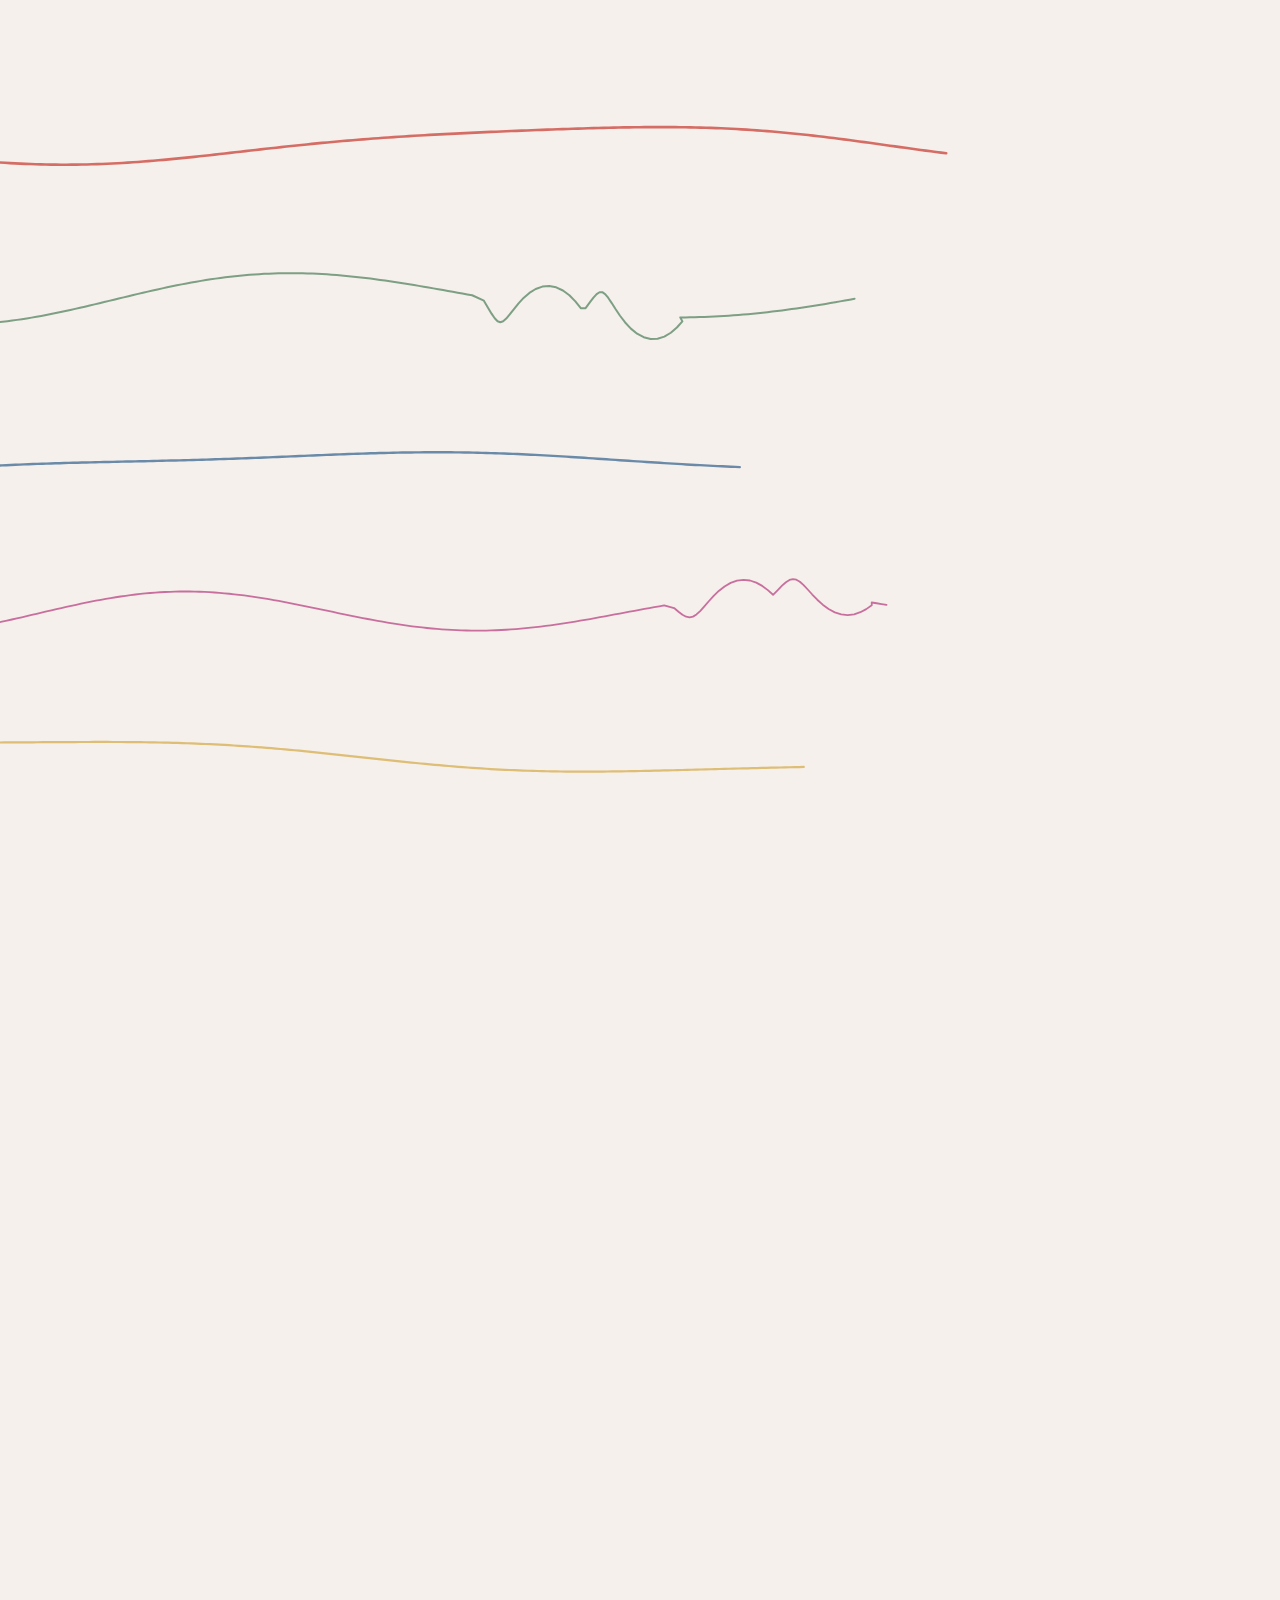
==== index.html @ c5a4cae0 "Add multi-page architecture, Formspree forms, mission section on homepage - Add kontakt.html, obchod" ====
<!DOCTYPE html>
<html lang="cs">
<head>
  <meta charset="UTF-8">
  <meta name="viewport" content="width=device-width, initial-scale=1.0">
  <title>NoNic — Alternativa, která nahrazuje návyk</title>
  <meta name="description" content="NoNic je kompaktní pero nové generace. Alternativa vapování a kouření. Bez nikotinu, bez elektroniky, bez kompromisů.">
  <link rel="preconnect" href="https://fonts.googleapis.com">
  <link rel="preconnect" href="https://fonts.gstatic.com" crossorigin>
  <link href="https://fonts.googleapis.com/css2?family=Inter:wght@300;400;500;600;700&display=swap" rel="stylesheet">
  <link rel="stylesheet" href="style.css">
  <script>
    // Instant scroll-to-top before paint — prevents flash of scrolled content on reload
    if (history.scrollRestoration) history.scrollRestoration = 'manual';
    window.scrollTo(0, 0);
  </script>
</head>
<body class="splash-active curves-waiting" data-page-title="page_title_home">

  <!-- Splash / Loading Screen -->
  <div class="splash" id="splash">
    <canvas class="splash__canvas" id="splashCanvas"></canvas>
    <div class="splash__logo">
      <img src="logo.png" alt="NoNic" class="splash__logo-img" id="splashLogo">
    </div>
  </div>

  <!-- Device Preview Bar -->
  <div class="preview-bar" id="previewBar">
    <div class="preview-bar__inner">
      <span class="preview-bar__label">Preview</span>
      <div class="preview-bar__devices">
        <button class="preview-bar__btn is-active" data-device="desktop" title="Desktop">
          <svg width="20" height="20" viewBox="0 0 24 24" fill="none" stroke="currentColor" stroke-width="1.5" stroke-linecap="round" stroke-linejoin="round">
            <rect x="2" y="3" width="20" height="14" rx="2"/><line x1="8" y1="21" x2="16" y2="21"/><line x1="12" y1="17" x2="12" y2="21"/>
          </svg>
        </button>
        <button class="preview-bar__btn" data-device="tablet" title="Tablet">
          <svg width="20" height="20" viewBox="0 0 24 24" fill="none" stroke="currentColor" stroke-width="1.5" stroke-linecap="round" stroke-linejoin="round">
            <rect x="4" y="2" width="16" height="20" rx="2"/><line x1="12" y1="18" x2="12" y2="18"/>
          </svg>
        </button>
        <button class="preview-bar__btn" data-device="mobile" title="Mobile">
          <svg width="20" height="20" viewBox="0 0 24 24" fill="none" stroke="currentColor" stroke-width="1.5" stroke-linecap="round" stroke-linejoin="round">
            <rect x="6" y="2" width="12" height="20" rx="2"/><line x1="12" y1="18" x2="12" y2="18"/>
          </svg>
        </button>
      </div>
      <div class="preview-bar__size" id="previewSize">1440px</div>
    </div>
  </div>

  <!-- Editor Toolbar (visible only in edit mode) -->
  <div class="editor-toolbar" id="editorToolbar">
    <div class="editor-toolbar__inner">
      <div class="editor-toolbar__status">
        <span class="editor-toolbar__dot"></span>
        <span>Editor mode</span>
      </div>
      <button class="editor-toolbar__btn" id="editorSave" title="Uložit změny">
        <svg width="16" height="16" viewBox="0 0 24 24" fill="none" stroke="currentColor" stroke-width="2" stroke-linecap="round" stroke-linejoin="round">
          <path d="M19 21H5a2 2 0 01-2-2V5a2 2 0 012-2h11l5 5v11a2 2 0 01-2 2z"/><polyline points="17,21 17,13 7,13 7,21"/><polyline points="7,3 7,8 15,8"/>
        </svg>
        Uložit JSON
      </button>
      <button class="editor-toolbar__btn editor-toolbar__btn--close" id="editorClose" title="Zavřít editor">✕</button>
    </div>
  </div>

  <!-- Preview Frame (wraps all site content) -->
  <div class="preview-frame" id="previewFrame">

  <!-- Global scroll-reactive curves -->
  <div class="global-curves" aria-hidden="true">
    <svg viewBox="0 0 1440 6000" preserveAspectRatio="xMidYSlice" class="global-curves__svg">
      <path class="gc gc--red gc--slow" d="M-200,100 C300,-50 600,300 900,100 S1300,300 1640,50 C1200,400 800,200 500,450 S100,300 -200,550 C300,400 700,700 1000,550 S1400,750 1640,600 C1200,850 700,700 400,950 S-100,800 -200,1050 C400,900 800,1150 1100,1000 S1500,1200 1640,1100 C1100,1350 600,1200 300,1400 S-200,1300 -200,1550 C500,1400 900,1650 1200,1500 S1640,1700 1640,1600 C1000,1850 500,1700 200,1900 S-200,1800 -200,2050 C400,1900 900,2150 1200,2000 S1640,2200 1640,2100 C1100,2350 600,2200 300,2400 S-200,2350 -200,2550 C500,2400 900,2650 1200,2500 S1640,2700 1640,2600 C1000,2850 500,2700 200,2900 S-200,2800 -200,3100 C400,2950 800,3200 1100,3050 S1500,3250 1640,3150 C1100,3400 600,3250 300,3450 S-200,3350 -200,3650 C400,3500 900,3750 1200,3600 S1640,3800 1640,3700 C1000,3950 500,3800 200,4000 S-200,3950 -200,4200 C500,4050 900,4300 1200,4150 S1640,4350 1640,4250 C1100,4500 600,4350 300,4550 S-200,4450 -200,4750 C400,4600 800,4850 1100,4700 S1500,4900 1640,4800 C1100,5050 600,4900 300,5100 S-200,5050 -200,5300 C500,5150 900,5400 1200,5250 S1640,5450 1640,5350 C1000,5600 500,5450 200,5650 S-200,5600 -200,5900" />
      <path class="gc gc--magenta gc--medium" d="M-200,200 C400,50 700,400 1000,200 S1400,400 1640,150 C1100,500 700,300 400,550 S0,400 -200,650 C400,500 800,800 1100,650 S1500,850 1640,700 C1100,950 600,800 300,1050 S-200,900 -200,1150 C500,1000 900,1250 1200,1100 S1640,1300 1640,1200 C1000,1450 500,1300 200,1500 S-200,1400 -200,1650 C400,1500 900,1750 1200,1600 S1640,1800 1640,1700 C1100,1950 600,1800 300,2000 S-200,1900 -200,2200 C500,2050 900,2300 1200,2150 S1640,2350 1640,2250 C1000,2500 500,2350 200,2550 S-200,2450 -200,2750 C400,2600 800,2850 1100,2700 S1500,2900 1640,2800 C1100,3050 600,2900 300,3100 S-200,3000 -200,3300 C500,3150 900,3400 1200,3250 S1640,3450 1640,3350 C1000,3600 500,3450 200,3650 S-200,3550 -200,3850 C400,3700 900,3950 1200,3800 S1640,4000 1640,3900 C1100,4150 600,4000 300,4200 S-200,4100 -200,4400 C500,4250 900,4500 1200,4350 S1640,4550 1640,4450 C1000,4700 500,4550 200,4750 S-200,4650 -200,4950 C400,4800 800,5050 1100,4900 S1500,5100 1640,5000 C1100,5250 600,5100 300,5300 S-200,5200 -200,5500 C500,5350 900,5600 1200,5450 S1640,5650 1640,5550" />
      <path class="gc gc--green gc--slow" d="M-200,350 C250,200 550,500 850,300 S1250,500 1640,300 C1150,650 750,450 450,700 S50,550 -200,800 C350,650 750,950 1050,800 S1450,1000 1640,850 C1050,1100 550,950 250,1200 S-200,1050 -200,1300 C450,1150 850,1400 1150,1250 S1600,1450 1640,1350 C950,1600 450,1450 150,1650 S-200,1550 -200,1800 C350,1650 850,1900 1150,1750 S1640,1950 1640,1850 C1050,2100 550,1950 250,2150 S-200,2050 -200,2350 C450,2200 850,2450 1150,2300 S1640,2500 1640,2400 C950,2650 450,2500 150,2700 S-200,2600 -200,2900 C350,2750 750,3000 1050,2850 S1450,3050 1640,2950 C1050,3200 550,3050 250,3250 S-200,3150 -200,3450 C450,3300 850,3550 1150,3400 S1640,3600 1640,3500 C950,3750 450,3600 150,3800 S-200,3700 -200,4000 C350,3850 850,4100 1150,3950 S1640,4150 1640,4050 C1050,4300 550,4150 250,4350 S-200,4250 -200,4550 C450,4400 850,4650 1150,4500 S1640,4700 1640,4600 C950,4850 450,4700 150,4900 S-200,4800 -200,5100 C350,4950 750,5200 1050,5050 S1450,5250 1640,5150 C1050,5400 550,5250 250,5450 S-200,5400 -200,5700" />
      <path class="gc gc--blue gc--medium" d="M-200,500 C350,350 650,650 950,450 S1350,650 1640,450 C1050,800 650,600 350,850 S-50,700 -200,950 C450,800 850,1100 1150,950 S1550,1150 1640,1000 C1050,1250 550,1100 250,1350 S-200,1200 -200,1450 C350,1300 850,1550 1150,1400 S1640,1600 1640,1500 C950,1750 450,1600 150,1800 S-200,1700 -200,1950 C450,1800 850,2050 1150,1900 S1640,2100 1640,2000 C1050,2250 550,2100 250,2300 S-200,2200 -200,2500 C350,2350 850,2600 1150,2450 S1640,2650 1640,2550 C950,2800 450,2650 150,2850 S-200,2750 -200,3050 C450,2900 850,3150 1150,3000 S1640,3200 1640,3100 C1050,3350 550,3200 250,3400 S-200,3300 -200,3600 C350,3450 850,3700 1150,3550 S1640,3750 1640,3650 C950,3900 450,3750 150,3950 S-200,3850 -200,4150 C450,4000 850,4250 1150,4100 S1640,4300 1640,4200 C1050,4450 550,4300 250,4500 S-200,4400 -200,4700 C350,4550 850,4800 1150,4650 S1640,4850 1640,4750 C950,5000 450,4850 150,5050 S-200,4950 -200,5250 C450,5100 850,5350 1150,5200 S1640,5400 1640,5300" />
      <path class="gc gc--yellow gc--slow" d="M-200,650 C300,500 600,800 900,600 S1300,800 1640,600 C1200,950 800,750 500,1000 S100,850 -200,1100 C300,950 700,1200 1000,1050 S1400,1250 1640,1100 C1100,1350 600,1200 300,1450 S-200,1300 -200,1550 C500,1400 900,1650 1200,1500 S1640,1700 1640,1600 C1000,1850 500,1700 200,1900 S-200,1800 -200,2100 C400,1950 900,2200 1200,2050 S1640,2250 1640,2150 C1100,2400 600,2250 300,2450 S-200,2350 -200,2650 C500,2500 900,2750 1200,2600 S1640,2800 1640,2700 C1000,2950 500,2800 200,3000 S-200,2900 -200,3200 C400,3050 800,3300 1100,3150 S1500,3350 1640,3250 C1100,3500 600,3350 300,3550 S-200,3450 -200,3750 C500,3600 900,3850 1200,3700 S1640,3900 1640,3800 C1000,4050 500,3900 200,4100 S-200,4000 -200,4300 C400,4150 900,4400 1200,4250 S1640,4450 1640,4350 C1100,4600 600,4450 300,4650 S-200,4550 -200,4850 C500,4700 900,4950 1200,4800 S1640,5000 1640,4900 C1000,5150 500,5000 200,5200 S-200,5100 -200,5400" />
      <path class="gc gc--brown gc--medium" d="M-200,800 C400,650 700,950 1000,750 S1400,950 1640,750 C1100,1100 700,900 400,1150 S0,1000 -200,1250 C400,1100 800,1350 1100,1200 S1500,1400 1640,1250 C1100,1500 600,1350 300,1600 S-200,1450 -200,1700 C500,1550 900,1800 1200,1650 S1640,1850 1640,1750 C1000,2000 500,1850 200,2050 S-200,1950 -200,2250 C400,2100 900,2350 1200,2200 S1640,2400 1640,2300 C1100,2550 600,2400 300,2600 S-200,2500 -200,2800 C500,2650 900,2900 1200,2750 S1640,2950 1640,2850 C1000,3100 500,2950 200,3150 S-200,3050 -200,3350 C400,3200 800,3450 1100,3300 S1500,3500 1640,3400 C1100,3650 600,3500 300,3700 S-200,3600 -200,3900 C500,3750 900,4000 1200,3850 S1640,4050 1640,3950 C1000,4200 500,4050 200,4250 S-200,4150 -200,4450 C400,4300 900,4550 1200,4400 S1640,4600 1640,4500 C1100,4750 600,4600 300,4800 S-200,4700 -200,5000 C500,4850 900,5100 1200,4950 S1640,5150 1640,5050" />
    </svg>
  </div>

  <!-- Navigation -->
  <nav class="nav" id="nav">
    <div class="nav__inner">
      <a href="index.html" class="nav__logo">
        <img src="logo-nonic.svg" alt="NoNic" class="nav__logo-img">
      </a>
      <div class="nav__links" id="navLinks">
        <a href="index.html" class="nav__link" data-i18n="nav_home">Domů</a>
        <a href="obchod.html" class="nav__link" data-i18n="nav_shop">Obchod</a>
        <a href="kontakt.html" class="nav__link nav__link--cta" data-i18n="nav_contact">Kontakt</a>
      </div>
      <div class="nav__controls">
        <button class="nav__ctrl-btn" id="langToggle" title="Language" aria-label="Switch language">
          <span class="nav__ctrl-label" id="langLabel">CZ</span>
        </button>
        <button class="nav__ctrl-btn" id="currencyToggle" title="Currency" aria-label="Switch currency">
          <span class="nav__ctrl-label" id="currencyLabel">CZK</span>
        </button>
        <button class="nav__ctrl-btn nav__ctrl-btn--theme" id="themeToggle" title="Light / Dark">
          <svg width="16" height="16" viewBox="0 0 24 24" fill="none" stroke="currentColor" stroke-width="1.5" stroke-linecap="round" stroke-linejoin="round" class="theme-icon--sun">
            <circle cx="12" cy="12" r="5"/><line x1="12" y1="1" x2="12" y2="3"/><line x1="12" y1="21" x2="12" y2="23"/><line x1="4.22" y1="4.22" x2="5.64" y2="5.64"/><line x1="18.36" y1="18.36" x2="19.78" y2="19.78"/><line x1="1" y1="12" x2="3" y2="12"/><line x1="21" y1="12" x2="23" y2="12"/><line x1="4.22" y1="19.78" x2="5.64" y2="18.36"/><line x1="18.36" y1="5.64" x2="19.78" y2="4.22"/>
          </svg>
          <svg width="16" height="16" viewBox="0 0 24 24" fill="none" stroke="currentColor" stroke-width="1.5" stroke-linecap="round" stroke-linejoin="round" class="theme-icon--moon" style="display:none">
            <path d="M21 12.79A9 9 0 1111.21 3 7 7 0 0021 12.79z"/>
          </svg>
        </button>
      </div>
      <button class="nav__toggle" id="navToggle" aria-label="Menu">
        <span></span>
        <span></span>
      </button>
    </div>
  </nav>

  <!-- Hero -->
  <section class="hero" id="hero">
    <div class="hero__content">
      <p class="hero__eyebrow" data-editable="hero-eyebrow" data-i18n="hero_eyebrow">Nová generace alternativy</p>
      <h1 class="hero__title" data-editable="hero-title" data-i18n-html="hero_title">Alternativa,<br>která nahrazuje návyk</h1>
      <p class="hero__subtitle" data-editable="hero-subtitle" data-i18n-html="hero_subtitle">Kompaktní pero bez nikotinu, bez elektroniky, bez kompromisů.<br>Jiná forma. Stejný pocit.</p>
      <div class="hero__actions">
        <a href="obchod.html" class="btn btn--primary" data-i18n="hero_btn_shop">Přejít do obchodu</a>
        <a href="#steps" class="btn btn--secondary" data-i18n="hero_btn_what">Jak to funguje</a>
      </div>
    </div>
    <div class="hero__scroll">
      <span data-i18n="hero_scroll">Scroll</span>
      <div class="hero__scroll-line"></div>
    </div>
  </section>

  <!-- Steps: How it works — Side-by-side layout -->
  <section class="section section--steps" id="steps">
    <div class="section__curves-bg" aria-hidden="true">
      <svg viewBox="0 0 1440 700" preserveAspectRatio="xMidYMid slice" class="section-bg-svg">
        <path class="curve curve--magenta" d="M-100,55 C350,140 750,25 1100,110 S1450,50 1540,80" />
        <path class="curve curve--yellow" d="M-100,650 C400,590 800,680 1150,610 S1460,660 1540,635" />
      </svg>
    </div>
    <div class="section__inner">
      <div class="section__label" data-i18n="steps_label">Jak to funguje</div>
      <h2 class="section__title section__title--large" data-i18n="steps_title">Čtyři kroky. Žádné komplikace.</h2>

      <div class="steps-layout">
        <div class="steps-layout__visual">
          <svg class="steps-layout__pen" viewBox="910 80 110 680" fill="none" aria-label="NoNic pen">
            <path class="pen-body" d="M984.35,745.38h-39.02c-13.6,0-24.66-11.06-24.66-24.65v-136.53h88.33v136.53c0,13.59-11.06,24.65-24.65,24.65ZM924.67,588.2v132.53c0,11.39,9.27,20.66,20.66,20.66h39.02c11.39,0,20.66-9.27,20.66-20.66v-132.53h-80.34Z"/>
            <rect class="pen-detail" x="968.98" y="492.88" width="24.17" height="69.37" rx="1.58" ry="1.58" transform="translate(-132.35 561.21) rotate(-30)"/>
            <path class="pen-body" d="M990.26,563.34c-.72,0-1.45-.09-2.16-.29-2.14-.57-3.94-1.95-5.05-3.87l-28.37-49.14c-2.29-3.97-.92-9.06,3.04-11.35l9.99-5.77c1.92-1.11,4.16-1.41,6.31-.83,2.14.57,3.94,1.95,5.05,3.87l28.37,49.14c2.29,3.97.93,9.06-3.04,11.35l-9.99,5.77c-1.28.74-2.7,1.12-4.14,1.12ZM971.86,495.8c-.75,0-1.49.2-2.15.58l-9.99,5.77c-2.06,1.19-2.77,3.84-1.58,5.9l28.37,49.14c.58,1,1.51,1.71,2.62,2.01,1.11.3,2.28.14,3.28-.43l9.99-5.77c2.06-1.19,2.77-3.84,1.58-5.9l-28.37-49.14c-.58-1-1.51-1.71-2.62-2.01-.37-.1-.75-.15-1.12-.15Z"/>
            <path class="pen-body" d="M989.85,482.95h-50.03v-97.68h50.03v97.68ZM943.82,478.95h42.04v-89.68h-42.04v89.68Z"/>
            <rect class="pen-body" x="933.71" y="404.05" width="62.24" height="4"/>
            <rect class="pen-body" x="933.71" y="422.76" width="62.24" height="4"/>
            <rect class="pen-body" x="933.71" y="441.47" width="62.24" height="4"/>
            <rect class="pen-body" x="933.71" y="460.18" width="62.24" height="4"/>
            <rect class="pen-fill" x="922.67" y="201.56" width="84.33" height="185.72"/>
            <path class="pen-body" d="M1008.99,389.29h-88.32v-189.72h88.32v189.72ZM924.67,385.29h80.33v-181.73h-80.33v181.73Z"/>
            <path class="pen-body" d="M924.67,201.56h-4c0-28.03,8.89-35.01,16.73-41.17,6.09-4.78,10.89-8.56,10.89-22.02v-41.86h16.54v4h-12.55v37.87c0,15.41-6.31,20.37-12.42,25.17-7.47,5.87-15.2,11.94-15.2,38.03Z"/>
            <path class="pen-body" d="M1009.12,201.56h-4c0-26.09-7.75-32.16-15.24-38.03-6.13-4.8-12.46-9.76-12.46-25.17v-37.86h-12.58v-4h16.58v41.86c0,13.47,4.82,17.24,10.93,22.02,7.86,6.16,16.77,13.14,16.77,41.17Z"/>
          </svg>
        </div>
        <div class="steps-layout__list">
          <div class="step-item" data-step="1">
            <span class="step-item__num">01</span>
            <div class="step-item__content">
              <h3 class="step-item__title" data-i18n="step_1_title">Odšroubujte</h3>
              <p class="step-item__text" data-i18n="step_1_text">Spodní část jednoduše odšroubujete.</p>
            </div>
          </div>
          <div class="step-item" data-step="2">
            <span class="step-item__num">02</span>
            <div class="step-item__content">
              <h3 class="step-item__title" data-i18n="step_2_title">Vložte jádro</h3>
              <p class="step-item__text" data-i18n="step_2_text">Do pera zasunete aroma náplň ve zvolené variantě.</p>
            </div>
          </div>
          <div class="step-item" data-step="3">
            <span class="step-item__num">03</span>
            <div class="step-item__content">
              <h3 class="step-item__title" data-i18n="step_3_title">Uzavřete</h3>
              <p class="step-item__text" data-i18n="step_3_text">Obě části znovu spojíte a pero je připravené.</p>
            </div>
          </div>
          <div class="step-item" data-step="4">
            <span class="step-item__num">04</span>
            <div class="step-item__content">
              <h3 class="step-item__title" data-i18n="step_4_title">Nadechněte se</h3>
              <p class="step-item__text" data-i18n="step_4_text">Pak už jen inhalujete aroma podle potřeby.</p>
            </div>
          </div>
        </div>
      </div>
    </div>
  </section>

  <!-- Product — detailed -->
  <section class="section section--product" id="product">
    <div class="section__curves-bg" aria-hidden="true">
      <svg viewBox="0 0 1440 900" preserveAspectRatio="xMidYMid slice" class="section-bg-svg">
        <path class="curve curve--yellow" d="M-100,60 C300,180 700,20 1100,120 S1500,50 1540,100" />
        <path class="curve curve--green" d="M-100,820 C400,750 800,880 1200,790 S1500,860 1540,830" />
      </svg>
    </div>
    <div class="section__inner">
      <div class="section__label" data-i18n="product_label">Produkt</div>

      <div class="product__hero">
        <h2 class="section__title section__title--large" data-editable="product-title" data-i18n-html="product_title">Jeden objekt.<br>Nová kategorie.</h2>
        <p class="product__lead" data-editable="product-lead" data-i18n="product_lead">
          Kompaktní pero bez nikotinu, bez elektroniky, bez nabíjení. Fyzický produkt, který zachovává formu návyku — a mění jeho obsah.
        </p>
      </div>

      <div class="product__pillars">
        <div class="product__pillar">
          <div class="product__pillar-icon">
            <img src="nonic_icon_forma.png" alt="" class="product__pillar-icon-img">
          </div>
          <h3 class="product__pillar-title" data-editable="pillar-1-title" data-i18n="pillar_1_title">Forma, která sedne do ruky</h3>
          <p class="product__pillar-text" data-editable="pillar-1-text" data-i18n="pillar_1_text">
            Pero navržené tak, aby přirozeně nahradilo potřebu držet něco v ruce. Leží v dlani, funguje intuitivně.
          </p>
        </div>
        <div class="product__pillar">
          <div class="product__pillar-icon">
            <img src="nonic_icon_aroma.png" alt="" class="product__pillar-icon-img">
          </div>
          <h3 class="product__pillar-title" data-editable="pillar-2-title" data-i18n="pillar_2_title">Aromatická kompozice</h3>
          <p class="product__pillar-text" data-editable="pillar-2-text" data-i18n="pillar_2_text">
            Vybraná aromatická směs bez umělých příchutí. Senzorický rozměr, který odlišuje NoNic od obyčejného předmětu.
          </p>
        </div>
        <div class="product__pillar">
          <div class="product__pillar-icon">
            <img src="nonic_icon_diskretni.png" alt="" class="product__pillar-icon-img">
          </div>
          <h3 class="product__pillar-title" data-editable="pillar-3-title" data-i18n="pillar_3_title">Diskrétní a bez omezení</h3>
          <p class="product__pillar-text" data-editable="pillar-3-text" data-i18n="pillar_3_text">
            Žádná pára, žádné nabíjení. Vypadá jako designový objekt. Používejte ho kdekoliv, bez vysvětlování.
          </p>
        </div>
      </div>

      <div class="product__details">
        <div class="product__detail">
          <span class="product__detail-label" data-i18n="detail_form_label">Forma</span>
          <span class="product__detail-value" data-i18n="detail_form_value">Kompaktní pero, intuitivní držení</span>
        </div>
        <div class="product__detail">
          <span class="product__detail-label" data-i18n="detail_aroma_label">Aroma</span>
          <span class="product__detail-value" data-i18n="detail_aroma_value">Přírodní aromatická směs</span>
        </div>
        <div class="product__detail">
          <span class="product__detail-label" data-i18n="detail_comp_label">Složení</span>
          <span class="product__detail-value" data-i18n="detail_comp_value">0 % nikotinu, 0 % elektroniky</span>
        </div>
        <div class="product__detail">
          <span class="product__detail-label" data-i18n="detail_use_label">Použití</span>
          <span class="product__detail-value" data-i18n="detail_use_value">Bez omezení, bez nabíjení, bez údržby</span>
        </div>
      </div>
    </div>
  </section>

  <!-- Story -->
  <section class="section section--story" id="story">
    <div class="section__curves-bg" aria-hidden="true">
      <svg viewBox="0 0 1440 700" preserveAspectRatio="xMidYMid slice" class="section-bg-svg">
        <path class="curve curve--red" d="M-100,80 C300,180 700,30 1100,130 S1400,60 1540,90" />
        <path class="curve curve--green" d="M-100,630 C350,570 700,670 1050,600 S1400,660 1540,620" />
      </svg>
    </div>
    <div class="section__inner">
      <div class="section__label" data-i18n="story_label">Příběh</div>
      <div class="story__grid">
        <div class="story__text">
          <h2 class="section__title" data-editable="story-title" data-i18n-html="story_title">Návyk má svou formu.<br>My jsme jí dali novou.</h2>
          <p class="section__body" data-editable="story-body-1" data-i18n="story_body_1">
            Potřeba mít něco v ruce se opakuje u většiny lidí — gesto, pohyb, každodenní forma. NoNic je odpověď na tuto potřebu. Bez nikotinu, bez elektroniky.
          </p>
          <p class="section__body" data-editable="story-body-2" data-i18n="story_body_2">
            Promyšlený produkt, který dává návyku novou podobu. Jednoduchou, čistou a bez kompromisů.
          </p>
          <p class="section__body" data-editable="story-body-3" data-i18n="story_body_3">
            Z reálné potřeby vznikla značka s vlastním designovým jazykem a jasným směrem.
          </p>
        </div>
        <div class="story__visual">
          <div class="story__product-scene">
            <div class="story__product-wrap" id="storyProduct">
              <img src="product.png" alt="NoNic pen" class="story__product-img">
            </div>
            <div class="story__product-shadow"></div>
          </div>
        </div>
      </div>
    </div>
  </section>

  <!-- Mission / Proč existujeme — moved under Story -->
  <section class="section section--mission" id="mission">
    <div class="section__curves-bg" aria-hidden="true">
      <svg viewBox="0 0 1440 700" preserveAspectRatio="xMidYMid slice" class="section-bg-svg">
        <path class="curve curve--red" d="M-100,70 C400,160 800,40 1200,120 S1480,60 1540,90" />
        <path class="curve curve--green" d="M-100,640 C350,580 750,680 1100,610 S1450,660 1540,630" />
      </svg>
    </div>
    <div class="section__inner">
      <div class="section__label" data-i18n="mission_label">Proč existujeme</div>
      <div class="mission__layout">
        <div class="mission__text">
          <h2 class="section__title" data-editable="mission-title" data-i18n-html="mission_title">Trh plný náhražek.<br>Žádná skutečná alternativa.</h2>
          <p class="section__body" data-editable="mission-body-1" data-i18n="mission_body_1">
            Segment alternativ roste, ale nabídka se točí v kruhu — jiná forma stejné závislosti. Chyběl produkt, který přistupuje k návyku z druhé strany. Ne chemicky. Formou.
          </p>
          <p class="section__body" data-editable="mission-body-2" data-i18n="mission_body_2">
            Většina lidí nehledá další nikotinový produkt. Hledá způsob, jak si zachovat gesto a každodenní formu — bez toho, co k ní dosud patřilo.
          </p>
          <p class="section__body" data-editable="mission-body-3" data-i18n="mission_body_3">
            Nejsme proti ničemu. Jsme pro jinou možnost. Promyšlenou, současnou a bez zbytečných příslibů.
          </p>
        </div>
        <div class="mission__visual">
          <div class="mission__card">
            <blockquote class="mission__quote" data-editable="mission-quote" data-i18n="mission_quote">
              Nechtěli jsme vytvořit další náhražku. Chtěli jsme vytvořit jinou kategorii.
            </blockquote>
            <div class="mission__authors">
              <span class="mission__author">Matyáš</span>
              <span class="mission__amp">&amp;</span>
              <span class="mission__author">Viktor</span>
            </div>
            <p class="mission__role" data-i18n="mission_role">Zakladatelé NoNic</p>
          </div>
        </div>
      </div>
    </div>
  </section>

  <!-- Footer -->
  <footer class="footer">
    <div class="footer__inner">
      <div class="footer__curves">
        <svg viewBox="0 0 1440 80" preserveAspectRatio="none" class="footer__svg">
          <path class="curve curve--red" d="M0,40 C480,10 960,70 1440,40" />
          <path class="curve curve--green" d="M0,50 C480,20 960,80 1440,50" />
          <path class="curve curve--blue" d="M0,60 C480,30 960,90 1440,60" />
        </svg>
      </div>
      <div class="footer__content">
        <div class="footer__brand">
          <img src="logo-white.png" alt="NoNic" class="footer__logo-img">
          <p class="footer__tagline" data-i18n="footer_tagline">Alternativa, která nahrazuje návyk</p>
        </div>
        <div class="footer__nav">
          <a href="kontakt.html" data-i18n="footer_contact">Kontakt</a>
          <a href="obchodni-podminky.html" data-i18n="footer_terms">Obchodní podmínky</a>
          <a href="https://instagram.com/nonic.life" target="_blank" rel="noopener" data-i18n="footer_instagram">Instagram</a>
        </div>
        <div class="footer__bottom">
          <p data-i18n="footer_copy">&copy; 2025 NoNic. Všechna práva vyhrazena.</p>
        </div>
      </div>
    </div>
  </footer>

  </div><!-- /.preview-frame -->
  <script src="script.js"></script>
</body>
</html>
---- style.css ----
/* =========================================
   NoNic — Brand Website
   Design System & Styles v2
   ========================================= */

/* --- Custom Properties — Light (default) --- */
:root {
  --c-bg: #F5F0EB;
  --c-bg-warm: #EDE7DF;
  --c-white: #FFFFFF;
  --c-black: #1A1A1A;
  --c-gray-900: #2A2A2A;
  --c-gray-700: #4A4A4A;
  --c-gray-500: #7A7A7A;
  --c-gray-300: #B0B0B0;
  --c-gray-100: #E8E0D6;
  --c-red: #C8352B;
  --c-magenta: #B5387E;
  --c-green: #4A7C59;
  --c-blue: #2E5E8C;
  --c-yellow: #D4A843;
  --c-brown: #5C3D2E;
  --c-section-bg-light: rgba(255,255,255,0.85);
  --c-section-bg-warm: rgba(245,240,235,0.85);
  --c-card-bg: rgba(255,255,255,0.7);
  --c-nav-scrolled: rgba(245, 240, 235, 0.92);
  --c-input-bg: #FFFFFF;
  --c-input-border: #E8E0D6;
  --c-footer-bg: #1A1A1A;
  --c-footer-text: #FFFFFF;
  --f-sans: 'Inter', -apple-system, BlinkMacSystemFont, 'Segoe UI', sans-serif;
  --s-xs: 0.5rem;
  --s-sm: 1rem;
  --s-md: 1.5rem;
  --s-lg: 2.5rem;
  --s-xl: 4rem;
  --s-2xl: 6rem;
  --s-3xl: 8rem;
  --max-w: 1200px;
  --max-w-wide: 1400px;
  --nav-h: 72px;
  --ease: cubic-bezier(0.25, 0.1, 0.25, 1);
  --ease-out: cubic-bezier(0, 0, 0.25, 1);
  --dur: 0.4s;
  --dur-slow: 0.8s;
}

/* --- Custom Properties — Dark Mode --- */
body.dark {
  --c-bg: #121212;
  --c-bg-warm: #1A1A1A;
  --c-white: #1E1E1E;
  --c-black: #F0EDE8;
  --c-gray-900: #E0DBD4;
  --c-gray-700: #C0B8AE;
  --c-gray-500: #8A8078;
  --c-gray-300: #4A4440;
  --c-gray-100: #2A2622;
  --c-section-bg-light: rgba(30,30,30,0.9);
  --c-section-bg-warm: rgba(26,26,26,0.9);
  --c-card-bg: rgba(40,40,40,0.8);
  --c-nav-scrolled: rgba(18, 18, 18, 0.95);
  --c-input-bg: #1E1E1E;
  --c-input-border: #333;
  --c-footer-bg: #0A0A0A;
  --c-footer-text: #F0EDE8;
}

/* --- Reset --- */
*, *::before, *::after { margin: 0; padding: 0; box-sizing: border-box; }

html {
  scroll-behavior: smooth;
  -webkit-font-smoothing: antialiased;
  -moz-osx-font-smoothing: grayscale;
  font-size: 16px;
}

body {
  font-family: var(--f-sans);
  background-color: var(--c-bg);
  color: var(--c-black);
  line-height: 1.6;
  overflow-x: hidden;
  position: relative;
}

img { max-width: 100%; display: block; }
a { color: inherit; text-decoration: none; }
button { border: none; background: none; cursor: pointer; font-family: inherit; }

/* --- Reveal Animation --- */
.reveal {
  opacity: 0;
  transform: translateY(32px);
  transition: opacity var(--dur-slow) var(--ease-out), transform var(--dur-slow) var(--ease-out);
}
.reveal.is-visible { opacity: 1; transform: translateY(0); }

/* =========================================
   Curves delayed entrance — hidden during splash, animate in after
   ========================================= */
/* While splash is active, hide all background curves */
body.curves-waiting .global-curves,
body.curves-waiting .section__curves-bg {
  opacity: 0 !important;
  visibility: hidden;
}
/* Desktop: global curves fade + draw in after splash */
body.curves-entering .global-curves {
  animation: bgCurvesEnter 2s ease-out both;
}
body.curves-entering .section__curves-bg {
  animation: bgCurvesEnter 1.8s 0.4s ease-out both;
}
@keyframes bgCurvesEnter {
  0%   { opacity: 0; transform: scale(1.02); filter: blur(4px); }
  60%  { filter: blur(0); }
  100% { opacity: 1; transform: scale(1); filter: blur(0); }
}

/* =========================================
   Global Scroll-Reactive Curves
   ========================================= */
.global-curves {
  position: fixed;
  top: 0;
  left: 0;
  width: 100%;
  height: 100%;
  z-index: 0;
  pointer-events: none;
  overflow: hidden;
}

.global-curves__svg {
  position: absolute;
  top: 0;
  left: 0;
  width: 100%;
  height: auto;
  min-height: 100%;
  will-change: transform;
}

.gc {
  fill: none;
  stroke-width: 2;
  stroke-linecap: round;
  opacity: 0;
  will-change: transform, opacity, stroke-dashoffset;
  transition: opacity 1.2s var(--ease-out);
}

/* Entrance animation: curves draw in + fade in on load */
.gc.is-drawn {
  opacity: 0.22;
  animation: curveDraw 2.8s var(--ease-out) forwards;
}
.gc.is-drawn:nth-child(1) { animation-delay: 0.1s; }
.gc.is-drawn:nth-child(2) { animation-delay: 0.35s; }
.gc.is-drawn:nth-child(3) { animation-delay: 0.6s; }
.gc.is-drawn:nth-child(4) { animation-delay: 0.85s; }
.gc.is-drawn:nth-child(5) { animation-delay: 1.1s; }
.gc.is-drawn:nth-child(6) { animation-delay: 1.35s; }

@keyframes curveDraw {
  0% {
    stroke-dashoffset: var(--path-length);
    opacity: 0;
    filter: blur(2px);
  }
  15% {
    opacity: 0.1;
    filter: blur(1px);
  }
  100% {
    stroke-dashoffset: 0;
    opacity: 0.22;
    filter: blur(0);
  }
}

.gc--red { stroke: var(--c-red); }
.gc--magenta { stroke: var(--c-magenta); }
.gc--green { stroke: var(--c-green); }
.gc--blue { stroke: var(--c-blue); }
.gc--yellow { stroke: var(--c-yellow); }
.gc--brown { stroke: var(--c-brown); }

/* Section-level background curves */
.section__curves-bg {
  position: absolute;
  inset: 0;
  z-index: 0;
  pointer-events: none;
  overflow: hidden;
  opacity: 0.18;
}
.section__curves-bg--bottom {
  top: auto;
  height: 40%;
}
.section__curves-bg--founders {
  top: 0;
  bottom: 0;
  height: 100%;
}

.section-bg-svg {
  width: 100%;
  height: 100%;
}

/* Curve base (used in section SVGs) */
.curve {
  fill: none;
  stroke-width: 2.5;
  stroke-linecap: round;
}

/* Section curves draw in when section reveals */
.section__curves-bg .curve {
  stroke-dasharray: 2000;
  stroke-dashoffset: 2000;
  transition: stroke-dashoffset 2.8s var(--ease-out), opacity 2s var(--ease-out);
}
.section.is-curves-visible .section__curves-bg .curve {
  stroke-dashoffset: 0;
  opacity: 1;
}
.section.is-curves-visible .section__curves-bg .curve:nth-child(2) {
  transition-delay: 0.3s;
}
.curve--red { stroke: var(--c-red); }
.curve--magenta { stroke: var(--c-magenta); }
.curve--green { stroke: var(--c-green); }
.curve--blue { stroke: var(--c-blue); }
.curve--yellow { stroke: var(--c-yellow); }
.curve--brown { stroke: var(--c-brown); }

/* =========================================
   Navigation
   ========================================= */
.nav {
  position: fixed;
  top: 0; left: 0; right: 0;
  z-index: 100;
  height: var(--nav-h);
  transition: background var(--dur) var(--ease), box-shadow var(--dur) var(--ease);
}
.nav.is-scrolled {
  background: var(--c-nav-scrolled);
  backdrop-filter: blur(20px);
  -webkit-backdrop-filter: blur(20px);
  box-shadow: 0 1px 0 rgba(0,0,0,0.06);
}
.nav__inner {
  max-width: var(--max-w-wide);
  margin: 0 auto;
  padding: 0 var(--s-lg);
  height: 100%;
  display: flex;
  align-items: center;
  gap: var(--s-lg);
}
.nav__logo { display: flex; align-items: center; flex-shrink: 0; }
.nav__logo-img { height: 40px; width: auto; display: block; }
.nav__links { display: flex; align-items: center; gap: var(--s-lg); margin-left: auto; }
.nav__link {
  font-size: 0.8125rem; font-weight: 500; letter-spacing: 0.03em;
  color: var(--c-gray-700); transition: color var(--dur) var(--ease); position: relative;
}
.nav__link::after {
  content: ''; position: absolute; bottom: -4px; left: 0;
  width: 0; height: 1.5px; background: var(--c-black); transition: width var(--dur) var(--ease);
}
.nav__link:hover { color: var(--c-black); }
.nav__link:hover::after { width: 100%; }
.nav__link--cta {
  color: var(--c-white); background: var(--c-black);
  padding: 0.5rem 1.25rem; border-radius: 100px;
  transition: background var(--dur) var(--ease), transform 0.2s var(--ease);
}
.nav__link--cta::after { display: none; }
.nav__link--cta:hover { color: var(--c-white); background: var(--c-gray-900); transform: scale(1.03); }

/* Nav right-side controls (lang, currency, theme) */
.nav__controls {
  display: flex;
  align-items: center;
  gap: 4px;
  flex-shrink: 0;
}
.nav__ctrl-btn {
  display: flex;
  align-items: center;
  justify-content: center;
  height: 32px;
  min-width: 32px;
  padding: 0 8px;
  border-radius: 6px;
  background: transparent;
  color: var(--c-gray-500);
  cursor: pointer;
  transition: all 0.2s ease;
  font-family: var(--f-sans);
  border: 1.5px solid transparent;
}
.nav__ctrl-btn:hover {
  color: var(--c-black);
  background: var(--c-gray-100);
}
.nav__ctrl-label {
  font-size: 0.6875rem;
  font-weight: 700;
  letter-spacing: 0.05em;
}
.nav__ctrl-btn--theme {
  padding: 0 6px;
}
body.dark .nav__ctrl-btn:hover {
  background: rgba(255,255,255,0.08);
  color: var(--c-black);
}
body.dark .nav__ctrl-btn--theme .theme-icon--sun { display: none !important; }
body.dark .nav__ctrl-btn--theme .theme-icon--moon { display: block !important; }

.nav__toggle { display: none; flex-direction: column; gap: 6px; padding: 8px; z-index: 110; }
.nav__toggle span { display: block; width: 24px; height: 2px; background: var(--c-black); transition: transform var(--dur) var(--ease); }
.nav__toggle.is-active span:first-child { transform: translateY(4px) rotate(45deg); }
.nav__toggle.is-active span:last-child { transform: translateY(-4px) rotate(-45deg); }

/* =========================================
   Buttons
   ========================================= */
.btn {
  display: inline-flex; align-items: center; justify-content: center;
  font-family: var(--f-sans); font-size: 0.875rem; font-weight: 500;
  letter-spacing: 0.02em; padding: 0.875rem 2rem; border-radius: 100px;
  transition: all var(--dur) var(--ease); cursor: pointer; border: none; white-space: nowrap;
}
.btn--primary { background: var(--c-black); color: var(--c-white); }
.btn--primary:hover { background: var(--c-gray-900); transform: translateY(-1px); box-shadow: 0 4px 20px rgba(0,0,0,0.15); }
.btn--secondary { background: transparent; color: var(--c-black); border: 1.5px solid var(--c-black); }
.btn--secondary:hover { background: var(--c-black); color: var(--c-white); transform: translateY(-1px); }
.btn--full { width: 100%; }
.btn--sm { padding: 0.625rem 1.25rem; font-size: 0.8125rem; }

/* =========================================
   Hero
   ========================================= */
.hero {
  position: relative; z-index: 1;
  min-height: 100vh; display: flex; align-items: center; justify-content: center;
  overflow: hidden; padding: var(--nav-h) var(--s-lg) var(--s-xl);
}
.hero__content { position: relative; z-index: 2; text-align: center; max-width: 720px; }
.hero__eyebrow {
  font-size: 0.75rem; font-weight: 600; letter-spacing: 0.2em;
  text-transform: uppercase; color: var(--c-gray-500); margin-bottom: var(--s-md);
}
.hero__title {
  font-size: clamp(2.5rem, 6vw, 4.5rem); font-weight: 700;
  line-height: 1.08; letter-spacing: -0.03em; color: var(--c-black); margin-bottom: var(--s-md);
}
.hero__subtitle {
  font-size: clamp(1rem, 1.5vw, 1.125rem); font-weight: 400;
  line-height: 1.7; color: var(--c-gray-700); margin-bottom: var(--s-xl);
  max-width: 540px; margin-left: auto; margin-right: auto;
}
.hero__actions { display: flex; gap: var(--s-sm); justify-content: center; flex-wrap: wrap; }
.hero__scroll {
  position: absolute; bottom: var(--s-lg); left: 50%; transform: translateX(-50%);
  display: flex; flex-direction: column; align-items: center; gap: var(--s-xs); z-index: 2;
}
.hero__scroll span { font-size: 0.6875rem; font-weight: 500; letter-spacing: 0.15em; text-transform: uppercase; color: var(--c-gray-500); }
.hero__scroll-line { width: 1px; height: 48px; background: linear-gradient(to bottom, var(--c-gray-300), transparent); animation: scrollPulse 2s ease-in-out infinite; }
@keyframes scrollPulse { 0%, 100% { opacity: 1; transform: scaleY(1); } 50% { opacity: 0.4; transform: scaleY(0.6); } }

/* =========================================
   Sections — Shared
   ========================================= */
.section { padding: var(--s-3xl) var(--s-lg); position: relative; z-index: 1; }
.section__inner { max-width: var(--max-w); margin: 0 auto; position: relative; z-index: 1; }
.section__inner--wide { max-width: var(--max-w-wide); }
.section__label { font-size: 0.6875rem; font-weight: 600; letter-spacing: 0.2em; text-transform: uppercase; color: var(--c-gray-500); margin-bottom: var(--s-xl); }
.section__title { font-size: clamp(1.75rem, 3.5vw, 2.75rem); font-weight: 700; line-height: 1.15; letter-spacing: -0.02em; color: var(--c-black); margin-bottom: var(--s-md); }
.section__title--center { text-align: center; }
.section__title--large { font-size: clamp(2rem, 4vw, 3.25rem); }
.section__intro { text-align: center; font-size: 1.0625rem; color: var(--c-gray-700); max-width: 600px; margin: 0 auto var(--s-2xl); line-height: 1.7; }
.section__body { font-size: 1rem; line-height: 1.8; color: var(--c-gray-700); margin-bottom: var(--s-md); max-width: 560px; }
.section__body:last-child { margin-bottom: 0; }

/* =========================================
   Story
   ========================================= */
.section--story { background: var(--c-section-bg-light); }
.story__grid { display: grid; grid-template-columns: 1fr 1fr; gap: var(--s-3xl); align-items: center; }
.story__visual { display: flex; justify-content: center; align-items: center; }

.story__product-scene {
  position: relative;
  width: 100%;
  max-width: 400px;
  display: flex;
  flex-direction: column;
  align-items: center;
  perspective: 800px;
}

.story__product-wrap {
  position: relative;
  transform-style: preserve-3d;
  transition: transform 0.05s linear;
  will-change: transform;
}

.story__product-img {
  display: block;
  width: 100%;
  max-width: 340px;
  height: auto;
  filter: drop-shadow(0 20px 40px rgba(0,0,0,0.15));
  transition: filter var(--dur-slow) var(--ease);
}

.story__product-wrap:hover .story__product-img {
  filter: drop-shadow(0 30px 60px rgba(0,0,0,0.2));
}

.story__product-shadow {
  width: 60%;
  height: 20px;
  background: radial-gradient(ellipse, rgba(0,0,0,0.1) 0%, transparent 70%);
  margin-top: -10px;
  border-radius: 50%;
  transition: transform var(--dur) var(--ease), opacity var(--dur) var(--ease);
}

/* =========================================
   Founders
   ========================================= */
.section--founders { background: var(--c-section-bg-warm); }
.founders__grid { display: grid; grid-template-columns: 1fr 1fr; gap: var(--s-2xl); max-width: 800px; margin: 0 auto; }
.founder { text-align: center; }
.founder__portrait { margin-bottom: var(--s-md); display: flex; justify-content: center; }
.founder__photo-wrap { width: 160px; height: 160px; border-radius: 50%; position: relative; overflow: hidden; }
.founder__photo { width: 100%; height: 100%; object-fit: cover; object-position: center top; filter: grayscale(1); transition: filter var(--dur-slow) var(--ease); }
.founder:hover .founder__photo { filter: grayscale(0.3); }
/* founder__accent removed — photos kept clean */
.founder__name { font-size: 1.25rem; font-weight: 700; letter-spacing: -0.01em; margin-bottom: 0.25rem; }
.founder__role { font-size: 0.8125rem; font-weight: 500; color: var(--c-gray-500); letter-spacing: 0.05em; text-transform: uppercase; margin-bottom: var(--s-sm); }
.founder__desc { font-size: 0.9375rem; line-height: 1.7; color: var(--c-gray-700); max-width: 320px; margin: 0 auto; }

/* =========================================
   Mission
   ========================================= */
.section--mission { background: var(--c-section-bg-light); }

.mission__layout {
  display: grid;
  grid-template-columns: 1.2fr 0.8fr;
  gap: var(--s-3xl);
  align-items: center;
}

.mission__text .section__body { max-width: 100%; }

.mission__visual { display: flex; justify-content: center; align-items: center; }

.mission__card {
  background: var(--c-section-bg-warm);
  border-radius: 16px;
  padding: var(--s-xl) var(--s-lg);
  position: relative;
  overflow: hidden;
  max-width: 360px;
  width: 100%;
}

.mission__quote {
  font-size: 1.125rem;
  font-weight: 500;
  font-style: italic;
  line-height: 1.7;
  color: var(--c-black);
  margin: 0 0 var(--s-md) 0;
  padding: 0;
  quotes: none;
}

.mission__quote::before,
.mission__quote::after {
  content: none;
}

.mission__authors {
  display: flex;
  align-items: center;
  gap: 0.5rem;
  margin-bottom: 0.25rem;
}

.mission__author {
  font-size: 0.9375rem;
  font-weight: 700;
  color: var(--c-black);
}

.mission__amp {
  font-size: 0.875rem;
  font-weight: 400;
  color: var(--c-gray-500);
}

.mission__role {
  font-size: 0.75rem;
  font-weight: 500;
  letter-spacing: 0.1em;
  text-transform: uppercase;
  color: var(--c-gray-500);
}

/* =========================================
   Product — Detailed
   ========================================= */
.section--product { background: var(--c-section-bg-warm); }

.product__hero { max-width: 800px; margin-bottom: var(--s-2xl); }
.product__lead { font-size: 1.125rem; line-height: 1.8; color: var(--c-gray-700); max-width: 700px; }

.product__pillars { display: grid; grid-template-columns: repeat(3, 1fr); gap: var(--s-xl); margin-bottom: var(--s-2xl); }
.product__pillar { background: var(--c-card-bg); border: 1px solid rgba(0,0,0,0.04); border-radius: 12px; padding: var(--s-xl); transition: transform var(--dur) var(--ease), box-shadow var(--dur) var(--ease); }
.product__pillar:hover { transform: translateY(-4px); box-shadow: 0 8px 40px rgba(0,0,0,0.06); border-color: rgba(0,0,0,0.06); }
.product__pillar-icon { width: 52px; height: 52px; margin-bottom: var(--s-md); }
.product__pillar-icon-img { width: 100%; height: 100%; object-fit: contain; }
.product__pillar-title { font-size: 1.125rem; font-weight: 700; letter-spacing: -0.01em; margin-bottom: var(--s-sm); }
.product__pillar-text { font-size: 0.9375rem; line-height: 1.75; color: var(--c-gray-700); }

.product__details { display: grid; grid-template-columns: repeat(4, 1fr); gap: var(--s-md); padding-top: var(--s-lg); border-top: 1px solid var(--c-gray-100); }
.product__detail { display: flex; flex-direction: column; gap: 0.25rem; }
.product__detail-label { font-size: 0.6875rem; font-weight: 600; letter-spacing: 0.1em; text-transform: uppercase; color: var(--c-gray-500); }
.product__detail-value { font-size: 0.875rem; line-height: 1.6; color: var(--c-gray-700); }

/* =========================================
   Shop
   ========================================= */
.section--shop { background: var(--c-section-bg-light); }

.shop__grid { display: grid; grid-template-columns: repeat(4, 1fr); gap: var(--s-md); }
.shop__card {
  background: var(--c-section-bg-warm); border-radius: 12px; overflow: hidden;
  transition: transform var(--dur) var(--ease), box-shadow var(--dur) var(--ease);
}
.shop__card:hover { transform: translateY(-4px); box-shadow: 0 8px 40px rgba(0,0,0,0.08); }
/* Color accent strips on cards */
.shop__card[data-color="red"] { border-top: 3px solid var(--c-red); }
.shop__card[data-color="blue"] { border-top: 3px solid var(--c-blue); }
.shop__card[data-color="green"] { border-top: 3px solid var(--c-green); }
.shop__card[data-color="pink"] { border-top: 3px solid var(--c-magenta); }

.shop__card-visual { padding: var(--s-lg) var(--s-sm); display: flex; justify-content: center; align-items: center; min-height: 200px; }
.shop__card-svg { width: 80px; height: auto; }

/* Product images in shop cards — fixed height for consistent sizing */
.shop__card-img {
  width: auto;
  height: 160px;
  max-width: 100%;
  object-fit: contain;
  transition: transform var(--dur) var(--ease), filter var(--dur) var(--ease);
}
/* Red pen (product.png) renders smaller — scale up to match other pens */
.shop__card[data-color="red"] .shop__card-img {
  height: 180px;
}
.shop__card:hover .shop__card-img { transform: scale(1.05) rotate(-2deg); }

/* Product images use real photos — no CSS filters needed */

/* Watchdog / Notify form */
.shop__notify-form {
  display: none;
  flex-direction: column;
  gap: 0.5rem;
  margin-top: var(--s-sm);
  animation: notifySlideIn 0.3s var(--ease-out);
}
.shop__notify-form.is-open {
  display: flex;
}
@keyframes notifySlideIn {
  from { opacity: 0; transform: translateY(-8px); }
  to { opacity: 1; transform: translateY(0); }
}
.shop__notify-input {
  font-size: 0.8125rem;
  padding: 0.625rem 0.875rem;
}
.shop__notify-success {
  font-size: 0.8125rem;
  color: var(--c-green);
  font-weight: 500;
  padding: 0.5rem 0;
}

.shop__card-info { padding: 0 var(--s-md) var(--s-md); }
.shop__card-name { font-size: 1.0625rem; font-weight: 700; margin-bottom: var(--s-xs); letter-spacing: -0.01em; }
.shop__card-bottom { display: flex; align-items: center; justify-content: space-between; gap: var(--s-sm); }
.shop__card-price { font-size: 0.8125rem; font-weight: 700; letter-spacing: 0.05em; text-transform: uppercase; color: var(--c-gray-500); }

/* =========================================
   Partners
   ========================================= */
.section--partners { background: var(--c-section-bg-light); }
.partners__grid { display: grid; grid-template-columns: 1fr 1fr; gap: var(--s-3xl); align-items: start; }
.partners__points { display: flex; flex-direction: column; gap: var(--s-sm); margin-top: var(--s-lg); }
.partners__point { display: flex; align-items: center; gap: var(--s-sm); font-size: 0.9375rem; color: var(--c-gray-700); }
.partners__point-marker { width: 8px; height: 8px; border-radius: 50%; background: var(--c-black); flex-shrink: 0; }
.partners__cta-area { display: flex; flex-direction: column; gap: var(--s-md); }
.partners__card { background: var(--c-section-bg-warm); padding: var(--s-xl); border-radius: 12px; transition: transform var(--dur) var(--ease); }
.partners__card:hover { transform: translateY(-4px); }
.partners__card--alt { background: var(--c-black); color: var(--c-white); }
.partners__card h3 { font-size: 1.125rem; font-weight: 700; margin-bottom: var(--s-sm); }
.partners__card p { font-size: 0.9375rem; line-height: 1.7; color: var(--c-gray-700); margin-bottom: var(--s-md); }
.partners__card--alt p { color: var(--c-gray-300); }
.partners__card--alt .btn--secondary { border-color: var(--c-white); color: var(--c-white); }
.partners__card--alt .btn--secondary:hover { background: var(--c-white); color: var(--c-black); }

/* =========================================
   Contact
   ========================================= */
.section--contact { background: var(--c-section-bg-warm); padding-bottom: var(--s-2xl); }
.contact__grid { display: grid; grid-template-columns: 1fr 1fr; gap: var(--s-3xl); align-items: start; }
.contact__link { font-size: 1.125rem; font-weight: 500; border-bottom: 1.5px solid var(--c-black); padding-bottom: 2px; transition: opacity var(--dur) var(--ease); }
.contact__link:hover { opacity: 0.6; }
.contact__details { margin-top: var(--s-lg); }
.contact__form { display: flex; flex-direction: column; gap: var(--s-md); }
.form__group { display: flex; flex-direction: column; gap: 0.375rem; }
.form__label { font-size: 0.75rem; font-weight: 600; letter-spacing: 0.1em; text-transform: uppercase; color: var(--c-gray-500); }
.form__input {
  font-family: var(--f-sans); font-size: 0.9375rem;
  padding: 0.875rem 1rem; border: 1.5px solid var(--c-input-border);
  border-radius: 8px; background: var(--c-input-bg); color: var(--c-black);
  transition: border-color var(--dur) var(--ease), box-shadow var(--dur) var(--ease);
  outline: none; -webkit-appearance: none;
}
.form__input:focus { border-color: var(--c-black); box-shadow: 0 0 0 3px rgba(26,26,26,0.06); }
.form__select { cursor: pointer; }
.form__textarea { resize: vertical; min-height: 100px; }

/* Contact channels grid (contact page) */
.contact__channels {
  display: grid;
  grid-template-columns: 1fr 1fr;
  gap: var(--s-md) var(--s-xl);
  margin-top: var(--s-xl);
}
.contact__channel {}
.contact__channel-label {
  font-size: 0.6875rem;
  font-weight: 600;
  letter-spacing: 0.15em;
  text-transform: uppercase;
  color: var(--c-gray-500);
  margin-bottom: 0.375rem;
}
/* Contact form — side by side with info */
.contact__form-side {
  padding-top: var(--s-xl);
}

/* =========================================
   Footer
   ========================================= */
.footer { background: var(--c-footer-bg); color: var(--c-footer-text); padding: var(--s-2xl) var(--s-lg) var(--s-lg); position: relative; overflow: hidden; z-index: 1; }
.footer__inner { max-width: var(--max-w); margin: 0 auto; position: relative; }
.footer__curves { position: absolute; top: 0; left: -5%; right: -5%; height: 80px; opacity: 0.35; }
.footer__svg { width: 100%; height: 100%; }
.footer__content { position: relative; z-index: 1; }
.footer__brand { margin-bottom: var(--s-xl); }
.footer__logo-img { height: 36px; width: auto; display: block; margin-bottom: var(--s-sm); }
.footer__tagline { font-size: 0.875rem; color: var(--c-gray-500); }
.footer__nav { display: flex; gap: var(--s-lg); flex-wrap: wrap; margin-bottom: var(--s-xl); }
.footer__nav a { font-size: 0.8125rem; font-weight: 500; color: var(--c-gray-500); transition: color var(--dur) var(--ease); }
.footer__nav a:hover { color: var(--c-footer-text); }
.footer__bottom { padding-top: var(--s-lg); border-top: 1px solid rgba(255,255,255,0.08); }
.footer__bottom p { font-size: 0.75rem; color: var(--c-gray-500); }

/* =========================================
   Dark Mode Overrides
   ========================================= */
body.dark .btn--primary { background: #F0EDE8; color: #121212; }
body.dark .btn--primary:hover { background: #E0DBD4; }
body.dark .btn--secondary { border-color: #F0EDE8; color: #F0EDE8; }
body.dark .btn--secondary:hover { background: #F0EDE8; color: #121212; }
body.dark .nav__link--cta { background: #F0EDE8; color: #121212; }
body.dark .nav__link--cta:hover { background: #E0DBD4; color: #121212; }
body.dark .shop__notify-input { background: var(--c-input-bg); border-color: var(--c-input-border); color: var(--c-black); }
body.dark .partners__card--alt { background: #F0EDE8; color: #121212; }
body.dark .partners__card--alt p { color: #4A4440; }
body.dark .partners__card--alt .btn--secondary { border-color: #121212; color: #121212; }
body.dark .partners__card--alt .btn--secondary:hover { background: #121212; color: #F0EDE8; }
body.dark .footer__nav a:hover { color: #F0EDE8; }
body.dark .footer__bottom { border-top-color: rgba(255,255,255,0.06); }
body.dark .form__input:focus { box-shadow: 0 0 0 3px rgba(240,237,232,0.08); }
body.dark .hero__scroll-line { background: linear-gradient(to bottom, var(--c-gray-500), transparent); }
/* Dark mode cursor — white fill for visibility */
body.dark *, body.dark *::before, body.dark *::after {
  cursor: url("data:image/svg+xml,%3Csvg xmlns='http://www.w3.org/2000/svg' width='20' height='24' viewBox='0 0 20 24'%3E%3Cpath d='M2,1 L2,19 L7,14.5 L12,22 L15,20.5 L10,13 L17,12 Z' fill='%23F0EDE8' stroke='%231A1A1A' stroke-width='1.2' stroke-linejoin='round'/%3E%3C/svg%3E") 2 1, auto;
}
body.dark a, body.dark button, body.dark [role="button"], body.dark input[type="submit"],
body.dark select, body.dark .btn, body.dark .nav__toggle, body.dark .nav__ctrl-btn, body.dark .shop__notify-btn {
  cursor: url("data:image/svg+xml,%3Csvg xmlns='http://www.w3.org/2000/svg' width='22' height='26' viewBox='0 0 22 26'%3E%3Cpath d='M2,1 L2,21 L8,16 L13,24 L16.5,22 L11.5,14.5 L19,13 Z' fill='%23C8352B' stroke='%23F0EDE8' stroke-width='1.2' stroke-linejoin='round'/%3E%3C/svg%3E") 2 1, pointer;
}
body.dark .gc.is-drawn { opacity: 0.25; }
body.dark .nav.is-scrolled { box-shadow: 0 1px 0 rgba(255,255,255,0.04); }
body.dark .founder__photo { filter: grayscale(1) brightness(0.9); }
body.dark .founder:hover .founder__photo { filter: grayscale(0.3) brightness(0.95); }
body.dark .contact__link { border-bottom-color: var(--c-black); }
body.dark .story__product-img { filter: drop-shadow(0 20px 40px rgba(0,0,0,0.4)); }

/* Theme transition */
body {
  transition: background-color 0.4s ease, color 0.4s ease;
}
.section, .nav, .footer, .btn, .form__input, .shop__card, .product__pillar,
.partners__card, .mission__card {
  transition: background-color 0.4s ease, color 0.4s ease,
              transform var(--dur) var(--ease), box-shadow var(--dur) var(--ease);
}

/* =========================================
   Preview Bar
   ========================================= */
.preview-bar {
  position: fixed;
  top: 0;
  left: 0;
  right: 0;
  z-index: 200;
  height: 40px;
  background: #1A1A1A;
  display: none;
}
body.has-preview-bar .preview-bar { display: block; }
body.has-preview-bar { padding-top: 40px; }
body.has-preview-bar .nav { top: 40px; }
body.has-preview-bar .nav__links {
  top: 40px;
}

.preview-bar__inner {
  max-width: 100%;
  height: 100%;
  display: flex;
  align-items: center;
  padding: 0 16px;
  gap: 16px;
}

.preview-bar__label {
  font-family: var(--f-sans);
  font-size: 11px;
  font-weight: 600;
  letter-spacing: 0.08em;
  text-transform: uppercase;
  color: #666;
}

.preview-bar__devices {
  display: flex;
  gap: 2px;
  background: #2A2A2A;
  border-radius: 6px;
  padding: 2px;
}

.preview-bar__btn {
  display: flex;
  align-items: center;
  justify-content: center;
  width: 32px;
  height: 28px;
  border: none;
  background: transparent;
  color: #666;
  border-radius: 4px;
  cursor: pointer;
  transition: all 0.2s ease;
}
.preview-bar__btn:hover { color: #999; }
.preview-bar__btn.is-active {
  background: #3A3A3A;
  color: #fff;
}

.preview-bar__size {
  font-family: var(--f-sans);
  font-size: 11px;
  font-weight: 500;
  color: #555;
  font-variant-numeric: tabular-nums;
}

.preview-bar__edit-hint {
  margin-left: auto;
  font-family: var(--f-sans);
  font-size: 11px;
  color: #555;
}
.preview-bar__edit-hint code {
  background: #2A2A2A;
  padding: 2px 6px;
  border-radius: 3px;
  color: #888;
  font-size: 10px;
}

.preview-bar__separator {
  width: 1px;
  height: 20px;
  background: #333;
}

/* Device preview frame */
body.is-previewing {
  display: flex;
  flex-direction: column;
  align-items: center;
  background: #111;
  min-height: 100vh;
}
body.is-previewing .preview-bar { display: block; }

.preview-frame {
  width: 100%;
  max-width: 100%;
  margin: 0 auto;
  transition: max-width 0.4s cubic-bezier(0.25,0.1,0.25,1),
              box-shadow 0.4s ease;
  position: relative;
  overflow: visible;
}
body.is-previewing .preview-frame {
  box-shadow: 0 0 80px rgba(0,0,0,0.4);
  border-radius: 0;
}
body.is-previewing[data-device="tablet"] .preview-frame {
  max-width: 768px;
  margin-top: 0;
  border-radius: 0;
}
body.is-previewing[data-device="mobile"] .preview-frame {
  max-width: 390px;
  margin-top: 0;
  border-radius: 0;
}

/* =========================================
   Editor Mode
   ========================================= */
.editor-toolbar {
  position: fixed;
  bottom: 0;
  left: 0;
  right: 0;
  z-index: 210;
  height: 44px;
  background: #1A1A1A;
  border-top: 1px solid #333;
  display: none;
}
body.is-editor .editor-toolbar { display: block; }

.editor-toolbar__inner {
  height: 100%;
  display: flex;
  align-items: center;
  padding: 0 16px;
  gap: 12px;
}

.editor-toolbar__status {
  display: flex;
  align-items: center;
  gap: 6px;
  font-family: var(--f-sans);
  font-size: 12px;
  font-weight: 500;
  color: #aaa;
}

.editor-toolbar__dot {
  width: 6px;
  height: 6px;
  border-radius: 50%;
  background: #4A7C59;
  animation: editorPulse 2s ease-in-out infinite;
}
@keyframes editorPulse {
  0%, 100% { opacity: 1; }
  50% { opacity: 0.4; }
}

.editor-toolbar__btn {
  display: flex;
  align-items: center;
  gap: 6px;
  font-family: var(--f-sans);
  font-size: 12px;
  font-weight: 500;
  color: #ccc;
  background: #2A2A2A;
  border: 1px solid #3A3A3A;
  padding: 5px 12px;
  border-radius: 5px;
  cursor: pointer;
  transition: all 0.2s ease;
}
.editor-toolbar__btn:hover { background: #333; color: #fff; }
.editor-toolbar__btn--close {
  margin-left: auto;
  background: transparent;
  border: none;
  font-size: 16px;
  color: #666;
  padding: 5px 8px;
}
.editor-toolbar__btn--close:hover { color: #fff; }

/* Editable elements in edit mode */
body.is-editor [data-editable] {
  outline: 1px dashed transparent;
  outline-offset: 4px;
  cursor: text;
  transition: outline-color 0.2s ease, background 0.2s ease;
  border-radius: 2px;
}
body.is-editor [data-editable]:hover {
  outline-color: rgba(74,124,89,0.4);
  background: rgba(74,124,89,0.04);
}
body.is-editor [data-editable]:focus {
  outline-color: rgba(74,124,89,0.8);
  background: rgba(74,124,89,0.06);
  outline-style: solid;
}
body.is-editor [data-editable].is-changed {
  outline-color: rgba(212,168,67,0.5);
}

/* =========================================
   Custom Cursor — Modern triangle pointer
   ========================================= */
*, *::before, *::after {
  cursor: url("data:image/svg+xml,%3Csvg xmlns='http://www.w3.org/2000/svg' width='20' height='24' viewBox='0 0 20 24'%3E%3Cpath d='M2,1 L2,19 L7,14.5 L12,22 L15,20.5 L10,13 L17,12 Z' fill='%231A1A1A' stroke='%23ffffff' stroke-width='1.2' stroke-linejoin='round'/%3E%3C/svg%3E") 2 1, auto;
}
a, button, [role="button"], input[type="submit"], select, .btn, .nav__toggle, .nav__ctrl-btn, .shop__notify-btn {
  cursor: url("data:image/svg+xml,%3Csvg xmlns='http://www.w3.org/2000/svg' width='22' height='26' viewBox='0 0 22 26'%3E%3Cpath d='M2,1 L2,21 L8,16 L13,24 L16.5,22 L11.5,14.5 L19,13 Z' fill='%23C8352B' stroke='%23ffffff' stroke-width='1.2' stroke-linejoin='round'/%3E%3C/svg%3E") 2 1, pointer;
}

/* =========================================
   Splash / Loading Screen
   Canvas-based animated strings — JS handles all motion
   ========================================= */
.splash {
  position: fixed;
  top: 0;
  left: 0;
  width: 100%;
  height: 100%;
  z-index: 9999;
  background: var(--c-bg);
  display: flex;
  align-items: center;
  justify-content: center;
  overflow: hidden;
}
body.dark .splash { background: #1A1A1A; }

.splash.is-fading {
  animation: splashFadeOut 0.6s ease-in forwards;
}
@keyframes splashFadeOut {
  0% { opacity: 1; }
  100% { opacity: 0; visibility: hidden; }
}

.splash__canvas {
  position: absolute;
  top: 0;
  left: 0;
  width: 100%;
  height: 100%;
}

/* Logo — fades in gently, holds, then scales down before splash exits */
.splash__logo {
  position: relative;
  z-index: 1;
  opacity: 0;
  transform: scale(1.8);
  animation: splashLogoIn 1s 0.8s ease-out forwards,
             splashLogoOut 0.7s 3.2s ease-in forwards;
}
.splash__logo-img {
  height: 60px;
  width: auto;
}

@keyframes splashLogoIn {
  0%   { opacity: 0; transform: scale(1.8); }
  50%  { opacity: 1; transform: scale(1.3); }
  100% { opacity: 1; transform: scale(1); }
}
@keyframes splashLogoOut {
  0%   { opacity: 1; transform: scale(1); }
  100% { opacity: 0; transform: scale(0.85); }
}

/* Content reveal after splash */
body.splash-exiting .preview-frame {
  animation: contentReveal 0.6s ease-out both;
}
@keyframes contentReveal {
  0%   { opacity: 0; }
  100% { opacity: 1; }
}

/* Hide scroll during splash */
body.splash-active {
  overflow: hidden;
}
/* Hide content until splash is done */
body.splash-active .preview-frame {
  opacity: 0;
}


/* =========================================
   Responsive — Tablet (max 1024px)
   ========================================= */
@media (max-width: 1024px) {
  .story__grid { gap: var(--s-xl); }
  .mission__layout { grid-template-columns: 1fr; gap: var(--s-xl); }
  .mission__visual { justify-content: flex-start; }
  .product__pillars { grid-template-columns: 1fr 1fr; }
  .product__details { grid-template-columns: 1fr 1fr; }
  .shop__grid { grid-template-columns: 1fr 1fr; }
  .partners__grid { gap: var(--s-xl); }
  .contact__grid { gap: var(--s-xl); }
}

/* =========================================
   Responsive — Mobile (max 768px)
   COMPLETE MOBILE REDESIGN — CSS-based curves
   ========================================= */
@media (max-width: 768px) {
  :root {
    --s-3xl: 4rem;
    --s-2xl: 3rem;
    --s-xl: 2.5rem;
  }

  /* ===== MOBILE CURVES — Pure CSS approach =====
     SVG curves don't render properly on mobile.
     Replace with CSS gradient-based crisp lines + scroll animations. */

  /* Disable custom cursor on touch devices */
  *, *::before, *::after,
  a, button, [role="button"], input[type="submit"], select, .btn,
  .nav__toggle, .nav__ctrl-btn, .shop__notify-btn { cursor: auto !important; }
  a, button, [role="button"], input[type="submit"], select,
  .btn, .nav__toggle, .nav__ctrl-btn, .shop__notify-btn { cursor: pointer !important; }

  /* Hide broken SVG curves entirely */
  .global-curves { display: none !important; }
  .section__curves-bg { display: none !important; }

  /* Entrance animation for curves */
  @keyframes mobileCurveFadeIn {
    0% { opacity: 0; }
    100% { opacity: 1; }
  }
  @keyframes mobileCurveDrawIn {
    0% { opacity: 0; clip-path: inset(0 100% 0 0); }
    100% { opacity: 1; clip-path: inset(0 0% 0 0); }
  }
  @keyframes mobileCurveDrawInReverse {
    0% { opacity: 0; clip-path: inset(0 0 0 100%); }
    100% { opacity: 1; clip-path: inset(0 0 0 0%); }
  }

  /* Mobile background colored lines — hidden during splash, fade in after */
  body::before {
    content: '';
    position: fixed;
    top: -10%;
    left: 0;
    width: 100%;
    height: 120%;
    z-index: 0;
    pointer-events: none;
    will-change: transform;
    opacity: 0;
    background:
      /* Red — top-left arc */
      radial-gradient(ellipse 220% 70% at -10% 10%, transparent 49%, rgba(200,53,43,0.45) 49.3%, rgba(200,53,43,0.45) 49.7%, transparent 50%),
      /* Magenta — right side mid */
      radial-gradient(ellipse 200% 60% at 110% 32%, transparent 49%, rgba(181,56,126,0.35) 49.3%, rgba(181,56,126,0.35) 49.7%, transparent 50%),
      /* Green — center-left */
      radial-gradient(ellipse 250% 75% at -5% 52%, transparent 49%, rgba(74,124,89,0.4) 49.3%, rgba(74,124,89,0.4) 49.7%, transparent 50%),
      /* Blue — right-bottom */
      radial-gradient(ellipse 210% 65% at 105% 70%, transparent 49%, rgba(46,94,140,0.35) 49.3%, rgba(46,94,140,0.35) 49.7%, transparent 50%),
      /* Yellow — bottom-left */
      radial-gradient(ellipse 240% 68% at 0% 86%, transparent 49%, rgba(212,168,67,0.3) 49.3%, rgba(212,168,67,0.3) 49.7%, transparent 50%);
  }
  /* Only show mobile curves AFTER splash is gone */
  body.curves-entering::before {
    animation: mobileCurvesReveal 1.8s ease-out both;
  }
  /* Fallback: if no splash (already removed), show curves normally */
  body:not(.splash-active):not(.curves-waiting):not(.curves-entering)::before {
    animation: mobileCurveFadeIn 1.5s ease-out both;
  }
  @keyframes mobileCurvesReveal {
    0%   { opacity: 0; filter: blur(6px); transform: scale(1.04); }
    40%  { filter: blur(2px); }
    100% { opacity: 1; filter: blur(0); transform: scale(1); }
  }

  /* Section-specific decorative curve arcs — hidden by default, animate on scroll */
  .section::before,
  .section::after {
    content: '';
    position: absolute;
    left: -30%;
    right: -30%;
    height: 160px;
    pointer-events: none;
    z-index: 0;
    opacity: 0;
    transition: none;
  }

  .section::before { top: -40px; }
  .section::after { bottom: -40px; }

  /* When section scrolls into view, draw-in the curves */
  .section.is-curves-visible::before {
    animation: mobileCurveDrawIn 1.2s ease-out both;
  }
  .section.is-curves-visible::after {
    animation: mobileCurveDrawInReverse 1.2s 0.2s ease-out both;
  }

  /* Story curves — red + green (softened) */
  .section--story::before {
    background: radial-gradient(ellipse 140% 100% at 25% 100%, transparent 49%, rgba(200,53,43,0.25) 49.3%, rgba(200,53,43,0.25) 49.6%, transparent 50%);
  }
  .section--story::after {
    background: radial-gradient(ellipse 160% 100% at 75% 0%, transparent 49%, rgba(74,124,89,0.22) 49.3%, rgba(74,124,89,0.22) 49.6%, transparent 50%);
  }

  /* Founders — NO section curves (prevent overlap with photos) */
  .section--founders::before,
  .section--founders::after { display: none; }

  /* Mission curves — red + green (softened) */
  .section--mission::before {
    background: radial-gradient(ellipse 170% 100% at 35% 100%, transparent 49%, rgba(200,53,43,0.22) 49.3%, rgba(200,53,43,0.22) 49.6%, transparent 50%);
  }
  .section--mission::after {
    background: radial-gradient(ellipse 140% 100% at 80% 0%, transparent 49%, rgba(74,124,89,0.2) 49.3%, rgba(74,124,89,0.2) 49.6%, transparent 50%);
  }

  /* Product curves — yellow + blue (softened) */
  .section--product::before {
    background: radial-gradient(ellipse 150% 100% at 50% 100%, transparent 49%, rgba(212,168,67,0.2) 49.3%, rgba(212,168,67,0.2) 49.6%, transparent 50%);
  }
  .section--product::after {
    background: radial-gradient(ellipse 180% 100% at 15% 0%, transparent 49%, rgba(46,94,140,0.18) 49.3%, rgba(46,94,140,0.18) 49.6%, transparent 50%);
  }

  /* Shop curves — magenta + red (softened) */
  .section--shop::before {
    background: radial-gradient(ellipse 160% 100% at 60% 100%, transparent 49%, rgba(181,56,126,0.22) 49.3%, rgba(181,56,126,0.22) 49.6%, transparent 50%);
  }
  .section--shop::after {
    background: radial-gradient(ellipse 140% 100% at 30% 0%, transparent 49%, rgba(200,53,43,0.2) 49.3%, rgba(200,53,43,0.2) 49.6%, transparent 50%);
  }

  /* Partners curves — green + blue (softened) */
  .section--partners::before {
    background: radial-gradient(ellipse 150% 100% at 40% 100%, transparent 49%, rgba(74,124,89,0.22) 49.3%, rgba(74,124,89,0.22) 49.6%, transparent 50%);
  }
  .section--partners::after {
    background: radial-gradient(ellipse 170% 100% at 80% 0%, transparent 49%, rgba(46,94,140,0.2) 49.3%, rgba(46,94,140,0.2) 49.6%, transparent 50%);
  }

  /* Contact — no curves */
  .section--contact::before,
  .section--contact::after { display: none; }

  /* Hero — bold colored accent lines, hidden during splash */
  .hero::before {
    content: '';
    position: absolute;
    top: 0;
    left: -30%;
    right: -30%;
    bottom: 0;
    z-index: 0;
    pointer-events: none;
    opacity: 0;
    background:
      radial-gradient(ellipse 200% 50% at 10% 22%, transparent 49%, rgba(200,53,43,0.3) 49.3%, rgba(200,53,43,0.3) 49.6%, transparent 50%),
      radial-gradient(ellipse 180% 45% at 90% 55%, transparent 49%, rgba(46,94,140,0.25) 49.3%, rgba(46,94,140,0.25) 49.6%, transparent 50%),
      radial-gradient(ellipse 220% 55% at 50% 85%, transparent 49%, rgba(74,124,89,0.22) 49.3%, rgba(74,124,89,0.22) 49.6%, transparent 50%);
  }
  body.curves-entering .hero::before {
    animation: mobileCurvesReveal 1.6s 0.2s ease-out both;
  }
  body:not(.splash-active):not(.curves-waiting):not(.curves-entering) .hero::before {
    animation: mobileCurveFadeIn 2s 0.3s ease-out both;
  }

  /* ===== Section backgrounds — semi-transparent for curves to show ===== */
  .section--story,
  .section--mission,
  .section--shop,
  .section--steps,
  .section--partners {
    background: rgba(255,255,255,0.72);
    overflow: hidden;
  }
  .section--founders,
  .section--product,
  .section--contact {
    background: rgba(245,240,235,0.72);
    overflow: hidden;
  }

  /* ===== Preview bar — compact ===== */
  .preview-bar { height: 36px; }
  .preview-bar__devices { display: none; }
  .preview-bar__size { display: none; }
  .preview-bar__edit-hint { display: none; }
  .preview-bar__separator { display: none; }
  .preview-bar__label { margin-right: auto; }
  body.has-preview-bar { padding-top: 36px; }
  body.has-preview-bar .nav { top: 36px; }
  body.has-preview-bar .nav__links { top: 36px; }

  /* ===== Nav controls ===== */
  .nav__controls {
    margin-right: 0.5rem;
    gap: 2px;
  }
  .nav__ctrl-btn {
    height: 28px;
    min-width: 28px;
    padding: 0 5px;
  }
  .nav__ctrl-label { font-size: 0.625rem; }

  /* ===== Navigation — mobile drawer ===== */
  .nav__inner { padding: 0 var(--s-md); }
  .nav__logo-img { height: 32px; }
  .nav__links {
    position: fixed;
    top: 0;
    right: 0;
    bottom: 0;
    width: 280px;
    background: var(--c-bg);
    flex-direction: column;
    align-items: flex-start;
    padding: calc(var(--nav-h) + var(--s-lg)) var(--s-lg) var(--s-lg);
    gap: var(--s-md);
    transform: translateX(100%);
    transition: transform var(--dur) var(--ease);
    box-shadow: -20px 0 60px rgba(0,0,0,0.1);
    z-index: 105;
  }
  .nav__links.is-open { transform: translateX(0); }
  .nav__toggle { display: flex; }
  .nav__link { font-size: 1rem; }
  .nav__link--cta { margin-top: var(--s-sm); }

  /* ===== Sections shared — mobile typography & spacing ===== */
  .section {
    padding: var(--s-2xl) var(--s-md);
    position: relative;
    overflow: hidden;
  }
  .section__label { font-size: 0.625rem; margin-bottom: var(--s-lg); }
  .section__title {
    font-size: clamp(1.5rem, 6vw, 2rem);
    text-align: left;
  }
  .section__title--center { text-align: center; }
  .section__title--large { font-size: clamp(1.625rem, 6.5vw, 2.25rem); }
  .section__intro { font-size: 0.9375rem; margin-bottom: var(--s-xl); text-align: center; }
  .section__body {
    font-size: 0.9375rem;
    max-width: 100%;
  }

  /* ===== Hero — mobile centered, full screen ===== */
  .hero {
    min-height: 90vh;
    padding: calc(var(--nav-h) + var(--s-xl)) var(--s-md) var(--s-xl);
    overflow: hidden;
  }
  .hero__content { text-align: center; }
  .hero__eyebrow { font-size: 0.6875rem; margin-bottom: var(--s-sm); }
  .hero__title { font-size: clamp(2rem, 8vw, 3rem); }
  .hero__subtitle { font-size: 0.9375rem; margin-bottom: var(--s-lg); }
  .hero__actions {
    flex-direction: column;
    align-items: stretch;
    gap: 0.75rem;
    max-width: 280px;
    margin: 0 auto;
  }
  .hero__actions .btn { width: 100%; text-align: center; }
  .hero__scroll { display: none; }

  /* ===== Story — product visual above, text below, left-aligned ===== */
  .story__grid {
    grid-template-columns: 1fr;
    gap: var(--s-lg);
  }
  .story__visual { order: -1; }
  .story__product-scene { max-width: 260px; margin: 0 auto; }
  .story__product-img { max-width: 220px; }
  .story__text { text-align: left; }

  /* ===== Founders — side-by-side, NO accent SVGs on photos ===== */
  .founders__grid {
    grid-template-columns: 1fr 1fr;
    gap: var(--s-md);
    max-width: 100%;
    margin: 0 auto;
  }
  .founder { text-align: center; }
  .founder__photo-wrap { width: 100px; height: 100px; }
  /* Hide the SVG accent curves on founder photos on mobile */
  .founder__accent { display: none; }
  .founder__name { font-size: 1rem; }
  .founder__role { font-size: 0.6875rem; }
  .founder__desc { font-size: 0.8125rem; max-width: none; }

  /* ===== Mission — stacked, card width full ===== */
  .mission__layout {
    grid-template-columns: 1fr;
    gap: var(--s-lg);
  }
  .mission__visual { justify-content: center; }
  .mission__card {
    padding: var(--s-lg) var(--s-md);
    max-width: 100%;
  }
  .mission__quote { font-size: 1rem; }

  /* ===== Product — single column pillars ===== */
  .product__hero { margin-bottom: var(--s-xl); }
  .product__lead { font-size: 1rem; }
  .product__pillars {
    grid-template-columns: 1fr;
    gap: var(--s-md);
    margin-bottom: var(--s-xl);
  }
  .product__pillar {
    padding: var(--s-lg);
  }
  .product__pillar-icon {
    width: 36px;
    height: 36px;
    margin-bottom: var(--s-sm);
  }
  .product__pillar-title { font-size: 1rem; margin-bottom: 0.375rem; }
  .product__pillar-text { font-size: 0.875rem; }
  .product__details {
    grid-template-columns: 1fr 1fr;
    gap: var(--s-sm);
  }

  /* ===== Shop — 2×2 grid, compact cards ===== */
  .shop__grid { grid-template-columns: 1fr 1fr; gap: var(--s-sm); }
  .shop__card-visual { min-height: 120px; padding: var(--s-md) var(--s-xs); }
  .shop__card-img { height: 110px; }
  .shop__card[data-color="red"] .shop__card-img { height: 125px; }
  .shop__card-svg { width: 60px; }
  .shop__card-info { padding: 0 var(--s-sm) var(--s-sm); }
  .shop__card-name { font-size: 0.9375rem; }
  .shop__card-bottom { flex-direction: column; align-items: flex-start; gap: 0.5rem; }
  .shop__card-price { font-size: 0.6875rem; }
  .shop__notify-input { font-size: 0.75rem; padding: 0.5rem 0.75rem; }

  /* ===== Partners — stacked ===== */
  .partners__grid {
    grid-template-columns: 1fr;
    gap: var(--s-xl);
  }
  .partners__card { padding: var(--s-lg); }
  .partners__card h3 { font-size: 1rem; }
  .partners__card p { font-size: 0.875rem; }

  /* ===== Contact — stacked ===== */
  .contact__grid {
    grid-template-columns: 1fr;
    gap: var(--s-xl);
  }
  .contact__channels {
    grid-template-columns: 1fr 1fr;
    gap: var(--s-sm) var(--s-md);
  }
  .contact__link { font-size: 1rem; }

  /* ===== Footer — compact ===== */
  .footer { padding: var(--s-xl) var(--s-md) var(--s-md); }
  .footer__logo-img { height: 28px; }
  .footer__tagline { font-size: 0.8125rem; }
  .footer__nav { flex-direction: column; gap: var(--s-xs); }
  .footer__nav a { font-size: 0.75rem; }
  .footer__bottom p { font-size: 0.6875rem; }

  /* ===== Dark Mode on Mobile ===== */
  body.dark::before {
    background:
      radial-gradient(ellipse 220% 70% at -10% 10%, transparent 49%, rgba(200,53,43,0.3) 49.3%, rgba(200,53,43,0.3) 49.7%, transparent 50%),
      radial-gradient(ellipse 200% 60% at 110% 32%, transparent 49%, rgba(181,56,126,0.25) 49.3%, rgba(181,56,126,0.25) 49.7%, transparent 50%),
      radial-gradient(ellipse 250% 75% at -5% 52%, transparent 49%, rgba(74,124,89,0.28) 49.3%, rgba(74,124,89,0.28) 49.7%, transparent 50%),
      radial-gradient(ellipse 210% 65% at 105% 70%, transparent 49%, rgba(46,94,140,0.25) 49.3%, rgba(46,94,140,0.25) 49.7%, transparent 50%),
      radial-gradient(ellipse 240% 68% at 0% 86%, transparent 49%, rgba(212,168,67,0.2) 49.3%, rgba(212,168,67,0.2) 49.7%, transparent 50%);
  }
  body.dark .section.is-curves-visible::before,
  body.dark .section.is-curves-visible::after {
    opacity: 0.7;
  }
  body.dark .hero::before { opacity: 0.8; }
  body.dark .section--story,
  body.dark .section--mission,
  body.dark .section--shop,
  body.dark .section--steps,
  body.dark .section--partners { background: rgba(30,30,30,0.78); }
  body.dark .section--founders,
  body.dark .section--product,
  body.dark .section--contact { background: rgba(26,26,26,0.78); }
  body.dark .product__pillar { background: rgba(40,40,40,0.6); }
  body.dark .product__pillar-icon-img { filter: invert(1); }
  body.dark .shop__card { background: rgba(30,30,30,0.8); }
  body.dark .nav__controls .nav__ctrl-btn { color: var(--c-gray-500); }
  body.dark .mission__card { background: rgba(35,35,35,0.8); }
  body.dark .partners__card { background: rgba(35,35,35,0.8); }
  body.dark .nav__links { background: #1A1A1A; }
  body.dark .nav__toggle span { background: var(--c-black); }
  body.dark .hero { background: transparent; }
}

/* =========================================
   Responsive — Small Mobile (max 480px)
   ========================================= */
@media (max-width: 480px) {
  :root {
    --s-3xl: 3rem;
    --s-2xl: 2.5rem;
    --s-xl: 2rem;
    --s-lg: 1.25rem;
  }

  .hero { min-height: 85vh; }
  .hero__title { font-size: 1.75rem; }
  .hero__subtitle { font-size: 0.875rem; }

  .section__title { font-size: 1.375rem; }
  .section__title--large { font-size: 1.5rem; }
  .section__body { font-size: 0.875rem; }

  .btn { padding: 0.75rem 1.5rem; font-size: 0.8125rem; }
  .btn--sm { padding: 0.5rem 1rem; font-size: 0.75rem; }

  .story__product-scene { max-width: 220px; }
  .story__product-img { max-width: 200px; }

  /* Founders stack on very small phones */
  .founders__grid {
    grid-template-columns: 1fr;
    max-width: 280px;
  }
  .founder__photo-wrap { width: 100px; height: 100px; }
  .founder__name { font-size: 1rem; }
  .founder__role { font-size: 0.6875rem; }
  .founder__desc { font-size: 0.8125rem; }

  .mission__card { padding: var(--s-md); }
  .mission__quote { font-size: 0.9375rem; }

  .product__pillar { padding: var(--s-md); }
  .product__details { grid-template-columns: 1fr; }
  .product__detail-label { font-size: 0.625rem; }
  .product__detail-value { font-size: 0.8125rem; }

  .shop__grid { grid-template-columns: 1fr 1fr; gap: var(--s-md); }
  .shop__card-visual { min-height: 100px; }
  .shop__card-img { height: 90px; }
  .shop__card[data-color="red"] .shop__card-img { height: 102px; }
  .shop__card-info { padding: 0 var(--s-sm) var(--s-sm); }
  .shop__card-name { font-size: 0.875rem; }
  .shop__card-bottom { flex-direction: column; align-items: flex-start; }

  .partners__card { padding: var(--s-md); }

  .contact__channels { grid-template-columns: 1fr; gap: var(--s-sm); }

  .form__input { padding: 0.75rem 0.875rem; font-size: 0.875rem; }

  .footer__nav { gap: var(--s-xs); }

  /* Adjust section curves on small phones */
  .section::before,
  .section::after {
    height: 100px;
  }
}

/* =========================================
   Responsive — Very Small (max 360px)
   ========================================= */
@media (max-width: 360px) {
  .hero__title { font-size: 1.5rem; }
  .hero__actions { max-width: 100%; }
  .hero__actions .btn { max-width: 100%; }
  .nav__links { width: 100%; }
  .section { padding: var(--s-xl) var(--s-sm); }
  .shop__grid { grid-template-columns: 1fr 1fr; }
  .shop__card-img { height: 75px; }
  .shop__card[data-color="red"] .shop__card-img { height: 85px; }
  .shop__card-visual { min-height: 85px; }
  .footer { padding: var(--s-lg) var(--s-sm) var(--s-sm); }
}

/* =========================================
   Multi-page — Active nav link
   ========================================= */
.nav__link.is-active {
  color: var(--c-black);
}
.nav__link.is-active::after {
  width: 100%;
}
.nav__link--cta.is-active {
  color: #FFFFFF;
}
.nav__link--cta.is-active::after {
  width: 0;
}
body.dark .nav__link--cta.is-active {
  color: #121212;
}

/* =========================================
   Homepage teaser section
   ========================================= */
.section--teaser {
  background: var(--c-section-bg-warm);
  text-align: center;
}
.section--teaser .section__inner {
  max-width: 720px;
}
.home-teaser__content {
  margin-top: var(--s-lg);
}

/* =========================================
   4-step section — Side-by-side layout
   ========================================= */
.section--steps {
  background: var(--c-section-bg-light);
  padding-bottom: var(--s-3xl);
}

.steps-layout {
  display: grid;
  grid-template-columns: 200px 1fr;
  gap: var(--s-xl);
  align-items: center;
  margin-top: var(--s-xl);
}

.steps-layout__visual {
  display: flex;
  justify-content: center;
  align-items: center;
}

.steps-layout__pen {
  display: block;
  width: 80px;
  max-height: 340px;
  opacity: 0.85;
  transition: transform 0.6s var(--ease), opacity 0.4s var(--ease);
  filter: drop-shadow(0 6px 18px rgba(0,0,0,0.06));
}
.steps-layout__visual:hover .steps-layout__pen {
  transform: translateY(-4px);
  opacity: 0.95;
  filter: drop-shadow(0 10px 28px rgba(0,0,0,0.1));
}

.steps-layout__list {
  display: flex;
  flex-direction: column;
  gap: 0;
}

.step-item {
  display: flex;
  align-items: flex-start;
  gap: var(--s-md);
  padding: var(--s-md) var(--s-md);
  border-radius: 12px;
  transition: background 0.3s var(--ease), transform 0.3s var(--ease);
  position: relative;
}
.step-item:hover {
  background: var(--c-card-bg);
  transform: translateX(4px);
}

.step-item__num {
  font-size: 1.75rem;
  font-weight: 800;
  letter-spacing: -0.03em;
  color: var(--c-gray-300);
  flex-shrink: 0;
  width: 48px;
  line-height: 1.2;
  transition: color 0.3s var(--ease);
}
.step-item:hover .step-item__num {
  color: var(--c-red);
}

.step-item__content {
  flex: 1;
  min-width: 0;
}

.step-item__title {
  font-size: 1.125rem;
  font-weight: 700;
  letter-spacing: -0.01em;
  color: var(--c-black);
  margin-bottom: 0.25rem;
}

.step-item__text {
  font-size: 0.9375rem;
  line-height: 1.65;
  color: var(--c-gray-700);
}

/* =========================================
   Contact page — team section
   ========================================= */
.contact__team {
  margin-top: var(--s-xl);
}
.contact__team-title {
  font-size: 0.6875rem;
  font-weight: 600;
  letter-spacing: 0.2em;
  text-transform: uppercase;
  color: var(--c-gray-500);
  margin-bottom: var(--s-md);
}
.contact__person {
  margin-bottom: var(--s-md);
}
.contact__person-name {
  font-weight: 600;
  margin-bottom: 0.25rem;
  color: var(--c-black);
}
.contact__social {
  margin-top: var(--s-lg);
}
.contact__social-label {
  font-size: 0.6875rem;
  font-weight: 600;
  letter-spacing: 0.2em;
  text-transform: uppercase;
  color: var(--c-gray-500);
  margin-bottom: 0.5rem;
}

/* =========================================
   Terms page
   ========================================= */
.section--terms {
  background: var(--c-section-bg-light);
  min-height: 60vh;
}
.terms__content {
  max-width: 720px;
}
.terms__content h3 {
  font-size: 1.125rem;
  font-weight: 700;
  margin-top: var(--s-xl);
  margin-bottom: var(--s-sm);
}

/* =========================================
   Steps layout — Responsive
   ========================================= */
@media (max-width: 1024px) {
  .steps-layout {
    grid-template-columns: 160px 1fr;
    gap: var(--s-lg);
  }
  .steps-layout__pen {
    width: 64px;
    max-height: 280px;
  }
}

@media (max-width: 768px) {
  .steps-layout {
    grid-template-columns: 1fr;
    gap: var(--s-lg);
  }
  .steps-layout__visual {
    order: -1;
  }
  .steps-layout__pen {
    width: 56px;
    max-height: 220px;
  }
  .step-item {
    padding: var(--s-sm) var(--s-sm);
  }
  .step-item__num {
    font-size: 1.5rem;
    width: 40px;
  }
  .step-item__title {
    font-size: 1rem;
  }
  .step-item__text {
    font-size: 0.875rem;
  }
}

@media (max-width: 480px) {
  .steps-layout__pen {
    width: 48px;
    max-height: 180px;
  }
  .step-item__num {
    font-size: 1.25rem;
    width: 36px;
  }
}

/* Steps reveal animation */
.steps-layout__visual.reveal {
  opacity: 0;
  transform: translateX(-24px);
  transition: opacity var(--dur-slow) var(--ease-out), transform var(--dur-slow) var(--ease-out);
}
.steps-layout__visual.reveal.is-visible {
  opacity: 1;
  transform: translateX(0);
}

/* Step items — no reveal, always visible */

/* Pen SVG colors — inline SVG inherits CSS custom properties */
.steps-layout__pen .pen-body { fill: #222221; }
.steps-layout__pen .pen-fill { fill: #fff; }
.steps-layout__pen .pen-detail { fill: #c5c5c5; }

/* Dark mode — steps */
body.dark .steps-layout__pen .pen-body { fill: #E0DBD4; }
body.dark .steps-layout__pen .pen-fill { fill: #2A2A2A; }
body.dark .steps-layout__pen .pen-detail { fill: #666; }
body.dark .step-item:hover {
  background: var(--c-card-bg);
}
body.dark .step-item__num {
  color: var(--c-gray-500);
}
body.dark .step-item:hover .step-item__num {
  color: var(--c-red);
}

/* =========================================
   Founder email link (contact page)
   ========================================= */
.founder__email {
  display: inline-block;
  margin-top: var(--s-sm);
  font-size: 0.875rem;
  font-weight: 500;
  color: var(--c-black);
  border-bottom: 1px solid var(--c-gray-300);
  padding-bottom: 2px;
  transition: opacity var(--dur) var(--ease), border-color var(--dur) var(--ease);
}
.founder__email:hover {
  opacity: 0.65;
  border-color: var(--c-black);
}
body.dark .founder__email {
  color: var(--c-black);
  border-bottom-color: var(--c-gray-500);
}

/* =========================================
   Contact form section (separate from info)
   ========================================= */
.section--contact-form {
  padding-top: 0;
}
.contact__form-wrap {
  max-width: 580px;
  margin: 0 auto;
}

/* =========================================
   Partners section inside contact page
   ========================================= */
.section--partners {
  padding-top: calc(var(--s-3xl) + 2rem);
}
.partners__grid {
  display: grid;
  grid-template-columns: 1fr 1fr;
  gap: var(--s-xxl);
  align-items: start;
}
.partners__point {
  display: flex;
  align-items: center;
  gap: var(--s-sm);
  padding: var(--s-xs) 0;
}
.partners__point-marker {
  width: 6px;
  height: 6px;
  border-radius: 50%;
  background: var(--c-black);
  flex-shrink: 0;
}
.partners__points {
  margin-top: var(--s-lg);
}
.partners__cta-area {
  display: flex;
  flex-direction: column;
  gap: var(--s-lg);
}
.partners__card {
  padding: var(--s-xl);
  border: 1px solid var(--c-gray-200);
  border-radius: var(--radius-lg);
  transition: border-color var(--dur) var(--ease);
}
.partners__card:hover {
  border-color: var(--c-gray-400);
}
.partners__card h3 {
  font-size: 1.125rem;
  font-weight: 700;
  margin-bottom: var(--s-sm);
}
.partners__card p {
  font-size: 0.9375rem;
  line-height: 1.6;
  color: var(--c-gray-700);
  margin-bottom: var(--s-md);
}
.partners__card--alt {
  background: var(--c-section-bg-light);
}
body.dark .partners__card {
  border-color: rgba(255,255,255,0.1);
}
body.dark .partners__card:hover {
  border-color: rgba(255,255,255,0.25);
}
body.dark .partners__card--alt {
  background: rgba(30,30,30,0.6);
}
body.dark .partners__point-marker {
  background: var(--c-black);
}
@media (max-width: 768px) {
  .partners__grid {
    grid-template-columns: 1fr;
    gap: var(--s-xl);
  }
}
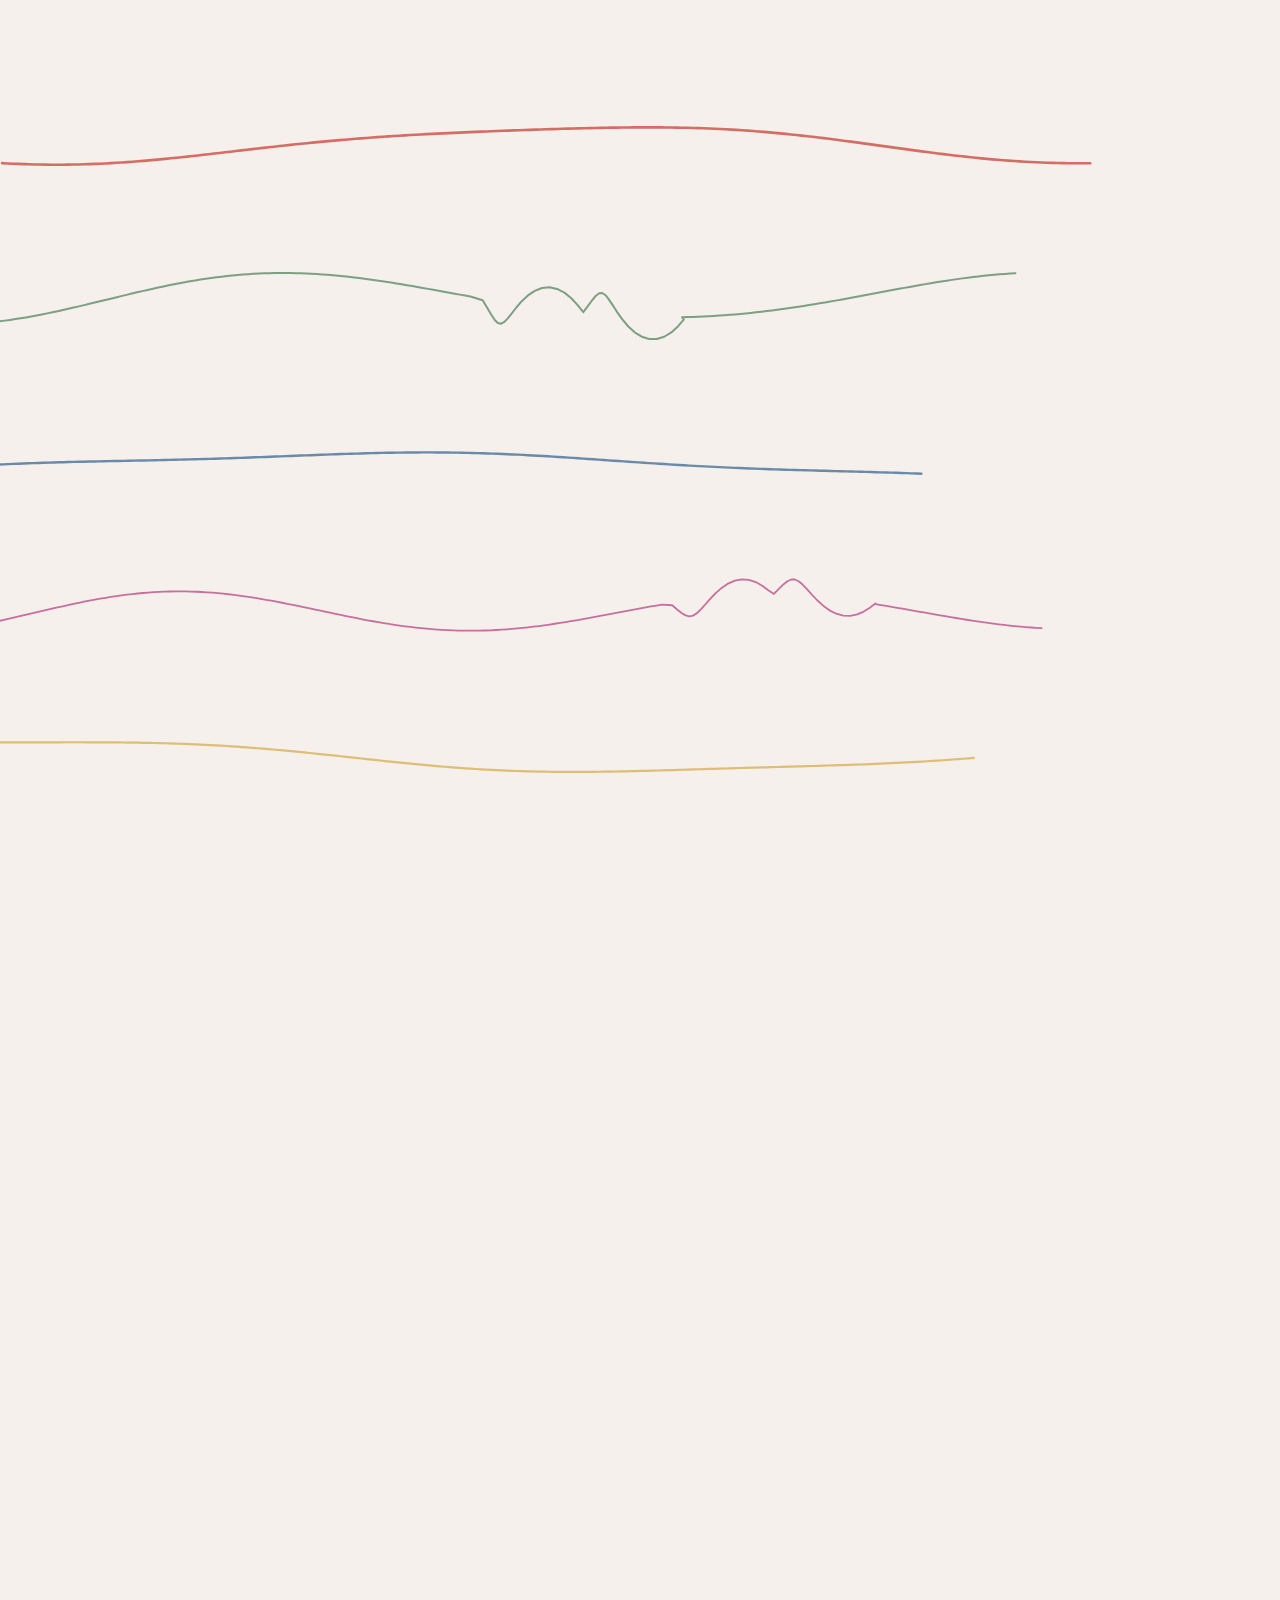
==== commit 6272f586: "Add development section, fix mobile nav, move section above steps - Add "Kde jsme teď" section with " ====
--- a/index.html
+++ b/index.html
@@ -133,6 +133,53 @@
     </div>
   </section>
 
+  <!-- Development / Kde jsme teď -->
+  <section class="section section--development" id="development">
+    <div class="section__curves-bg" aria-hidden="true">
+      <svg viewBox="0 0 1440 700" preserveAspectRatio="xMidYMid slice" class="section-bg-svg">
+        <path class="curve curve--blue" d="M-100,65 C400,150 800,30 1200,110 S1480,55 1540,85" />
+        <path class="curve curve--yellow" d="M-100,645 C350,585 750,680 1100,615 S1450,665 1540,635" />
+      </svg>
+    </div>
+    <div class="section__inner">
+      <div class="section__label" data-i18n="dev_label">Kde jsme teď</div>
+      <div class="dev__layout">
+        <div class="dev__text">
+          <h2 class="section__title" data-i18n-html="dev_title">Projekt ve vývoji.<br>Ne na papíře — v praxi.</h2>
+          <p class="section__body" data-i18n="dev_body_1">
+            NoNic není hotový produkt s velkým týmem za zády. Jsme dva studenti, kteří na tom pracují každý den — od konstrukce pera přes design až po obchodní strategii.
+          </p>
+          <p class="section__body" data-i18n="dev_body_2">
+            Prošli jsme ICOK Akcelerátorem, vyhráli pitching show na Business Campu a postupně dotahujeme produkt do podoby, která dává smysl. Žádné zkratky, žádné sliby, které nemůžeme splnit.
+          </p>
+          <p class="section__body" data-i18n="dev_body_3">
+            Oba máme kolem sebe lidi, kterým tahle závislost komplikuje život. To je osobní důvod, proč na tom děláme. Chceme nabídnout něco, co zatím na trhu chybí. Reálně, ne jen jako nápad.
+          </p>
+          <div class="dev__highlights">
+            <div class="dev__highlight">
+              <span class="dev__highlight-icon">◆</span>
+              <span class="dev__highlight-text" data-i18n="dev_hl_1">ICOK Akcelerátor — absolventi</span>
+            </div>
+            <div class="dev__highlight">
+              <span class="dev__highlight-icon">◆</span>
+              <span class="dev__highlight-text" data-i18n="dev_hl_2">Business Camp — výhra v pitching show</span>
+            </div>
+            <div class="dev__highlight">
+              <span class="dev__highlight-icon">◆</span>
+              <span class="dev__highlight-text" data-i18n="dev_hl_3">Aktivní vývoj produktu a značky</span>
+            </div>
+          </div>
+        </div>
+        <div class="dev__visual">
+          <div class="dev__photo-wrap">
+            <img src="vyhra.jpg" alt="Výhra na Business Camp pitching show" class="dev__photo">
+            <p class="dev__photo-credit">VTP UPOL · foto Antonín Šrejber</p>
+          </div>
+        </div>
+      </div>
+    </div>
+  </section>
+
   <!-- Steps: How it works — Side-by-side layout -->
   <section class="section section--steps" id="steps">
     <div class="section__curves-bg" aria-hidden="true">
--- a/style.css
+++ b/style.css
@@ -1168,6 +1168,14 @@
   .section--founders::before,
   .section--founders::after { display: none; }
 
+  /* Development curves — blue + yellow (softened) */
+  .section--development::before {
+    background: radial-gradient(ellipse 150% 100% at 45% 100%, transparent 49%, rgba(46,94,140,0.22) 49.3%, rgba(46,94,140,0.22) 49.6%, transparent 50%);
+  }
+  .section--development::after {
+    background: radial-gradient(ellipse 160% 100% at 70% 0%, transparent 49%, rgba(212,168,67,0.2) 49.3%, rgba(212,168,67,0.2) 49.6%, transparent 50%);
+  }
+
   /* Mission curves — red + green (softened) */
   .section--mission::before {
     background: radial-gradient(ellipse 170% 100% at 35% 100%, transparent 49%, rgba(200,53,43,0.22) 49.3%, rgba(200,53,43,0.22) 49.6%, transparent 50%);
@@ -1238,7 +1246,8 @@
   }
   .section--founders,
   .section--product,
-  .section--contact {
+  .section--contact,
+  .section--development {
     background: rgba(245,240,235,0.72);
     overflow: hidden;
   }
@@ -1254,10 +1263,23 @@
   body.has-preview-bar .nav { top: 36px; }
   body.has-preview-bar .nav__links { top: 36px; }
 
-  /* ===== Nav controls ===== */
+  /* ===== Navigation — mobile ===== */
+  .nav {
+    height: 60px;
+    --nav-h: 60px;
+  }
+  .nav__inner {
+    padding: 0 var(--s-md);
+    gap: 0.5rem;
+  }
+  .nav__logo-img { height: 28px; }
+
+  /* Controls — compact, always visible in header */
   .nav__controls {
-    margin-right: 0.5rem;
+    margin-left: auto;
+    margin-right: 0.25rem;
     gap: 2px;
+    order: 2;
   }
   .nav__ctrl-btn {
     height: 28px;
@@ -1266,29 +1288,71 @@
   }
   .nav__ctrl-label { font-size: 0.625rem; }
 
-  /* ===== Navigation — mobile drawer ===== */
-  .nav__inner { padding: 0 var(--s-md); }
-  .nav__logo-img { height: 32px; }
+  /* Hamburger toggle */
+  .nav__toggle {
+    display: flex;
+    order: 3;
+    padding: 6px;
+    z-index: 115;
+    position: relative;
+  }
+  .nav__toggle span { width: 22px; }
+
+  /* Mobile drawer */
   .nav__links {
     position: fixed;
     top: 0;
     right: 0;
     bottom: 0;
-    width: 280px;
+    width: min(280px, 80vw);
     background: var(--c-bg);
     flex-direction: column;
     align-items: flex-start;
-    padding: calc(var(--nav-h) + var(--s-lg)) var(--s-lg) var(--s-lg);
+    justify-content: flex-start;
+    padding: calc(var(--nav-h) + var(--s-xl)) var(--s-lg) var(--s-lg);
     gap: var(--s-md);
     transform: translateX(100%);
     transition: transform var(--dur) var(--ease);
-    box-shadow: -20px 0 60px rgba(0,0,0,0.1);
-    z-index: 105;
+    box-shadow: -20px 0 60px rgba(0,0,0,0.15);
+    z-index: 110;
+    overflow-y: auto;
+    -webkit-overflow-scrolling: touch;
   }
   .nav__links.is-open { transform: translateX(0); }
-  .nav__toggle { display: flex; }
-  .nav__link { font-size: 1rem; }
-  .nav__link--cta { margin-top: var(--s-sm); }
+
+  /* Mobile nav links */
+  .nav__link {
+    font-size: 1.125rem;
+    padding: 0.5rem 0;
+    width: 100%;
+    display: block;
+  }
+  .nav__link::after { display: none; }
+  .nav__link--cta {
+    margin-top: var(--s-sm);
+    text-align: center;
+    width: auto;
+    display: inline-flex;
+  }
+
+  /* Overlay behind drawer */
+  .nav__links::before {
+    content: '';
+    position: fixed;
+    top: 0;
+    left: 0;
+    right: 0;
+    bottom: 0;
+    background: rgba(0,0,0,0.3);
+    opacity: 0;
+    pointer-events: none;
+    transition: opacity var(--dur) var(--ease);
+    z-index: -1;
+  }
+  .nav__links.is-open::before {
+    opacity: 1;
+    pointer-events: auto;
+  }
 
   /* ===== Sections shared — mobile typography & spacing ===== */
   .section {
@@ -1450,7 +1514,8 @@
   body.dark .section--partners { background: rgba(30,30,30,0.78); }
   body.dark .section--founders,
   body.dark .section--product,
-  body.dark .section--contact { background: rgba(26,26,26,0.78); }
+  body.dark .section--contact,
+  body.dark .section--development { background: rgba(26,26,26,0.78); }
   body.dark .product__pillar { background: rgba(40,40,40,0.6); }
   body.dark .product__pillar-icon-img { filter: invert(1); }
   body.dark .shop__card { background: rgba(30,30,30,0.8); }
@@ -1458,6 +1523,7 @@
   body.dark .mission__card { background: rgba(35,35,35,0.8); }
   body.dark .partners__card { background: rgba(35,35,35,0.8); }
   body.dark .nav__links { background: #1A1A1A; }
+  body.dark .nav__links::before { background: rgba(0,0,0,0.5); }
   body.dark .nav__toggle span { background: var(--c-black); }
   body.dark .hero { background: transparent; }
 }
@@ -1535,7 +1601,7 @@
   .hero__title { font-size: 1.5rem; }
   .hero__actions { max-width: 100%; }
   .hero__actions .btn { max-width: 100%; }
-  .nav__links { width: 100%; }
+  .nav__links { width: min(280px, 85vw); }
   .section { padding: var(--s-xl) var(--s-sm); }
   .shop__grid { grid-template-columns: 1fr 1fr; }
   .shop__card-img { height: 75px; }
@@ -1802,6 +1868,118 @@
 }
 
 /* =========================================
+   Development / Kde jsme teď
+   ========================================= */
+.section--development {
+  background: var(--c-section-bg-warm);
+}
+
+.dev__layout {
+  display: grid;
+  grid-template-columns: 1.1fr 0.9fr;
+  gap: var(--s-3xl);
+  align-items: center;
+}
+
+.dev__text .section__body {
+  max-width: 100%;
+}
+
+.dev__highlights {
+  display: flex;
+  flex-direction: column;
+  gap: 0.75rem;
+  margin-top: var(--s-lg);
+  padding-top: var(--s-lg);
+  border-top: 1px solid var(--c-gray-100);
+}
+
+.dev__highlight {
+  display: flex;
+  align-items: center;
+  gap: 0.75rem;
+  font-size: 0.9375rem;
+  font-weight: 500;
+  color: var(--c-black);
+}
+
+.dev__highlight-icon {
+  font-size: 0.5rem;
+  color: var(--c-red);
+  flex-shrink: 0;
+}
+
+.dev__visual {
+  display: flex;
+  justify-content: center;
+  align-items: center;
+}
+
+.dev__photo-wrap {
+  position: relative;
+  border-radius: 12px;
+  overflow: hidden;
+  max-width: 440px;
+  width: 100%;
+  box-shadow: 0 12px 40px rgba(0,0,0,0.1);
+  transition: transform var(--dur) var(--ease), box-shadow var(--dur) var(--ease);
+}
+.dev__photo-wrap:hover {
+  transform: translateY(-4px);
+  box-shadow: 0 18px 50px rgba(0,0,0,0.14);
+}
+
+.dev__photo {
+  width: 100%;
+  height: auto;
+  display: block;
+}
+
+.dev__photo-credit {
+  position: absolute;
+  bottom: 0;
+  left: 0;
+  right: 0;
+  padding: 0.5rem 0.75rem;
+  font-size: 0.6875rem;
+  font-weight: 400;
+  letter-spacing: 0.04em;
+  color: rgba(255,255,255,0.7);
+  background: linear-gradient(to top, rgba(0,0,0,0.45), transparent);
+  text-align: right;
+}
+
+/* Development section responsive */
+@media (max-width: 1024px) {
+  .dev__layout {
+    grid-template-columns: 1fr;
+    gap: var(--s-xl);
+  }
+  .dev__visual {
+    order: -1;
+  }
+  .dev__photo-wrap {
+    max-width: 400px;
+  }
+}
+
+@media (max-width: 768px) {
+  .dev__layout {
+    grid-template-columns: 1fr;
+    gap: var(--s-lg);
+  }
+  .dev__visual {
+    order: -1;
+  }
+  .dev__photo-wrap {
+    max-width: 100%;
+  }
+  .dev__highlight {
+    font-size: 0.875rem;
+  }
+}
+
+/* =========================================
    Founder email link (contact page)
    ========================================= */
 .founder__email {
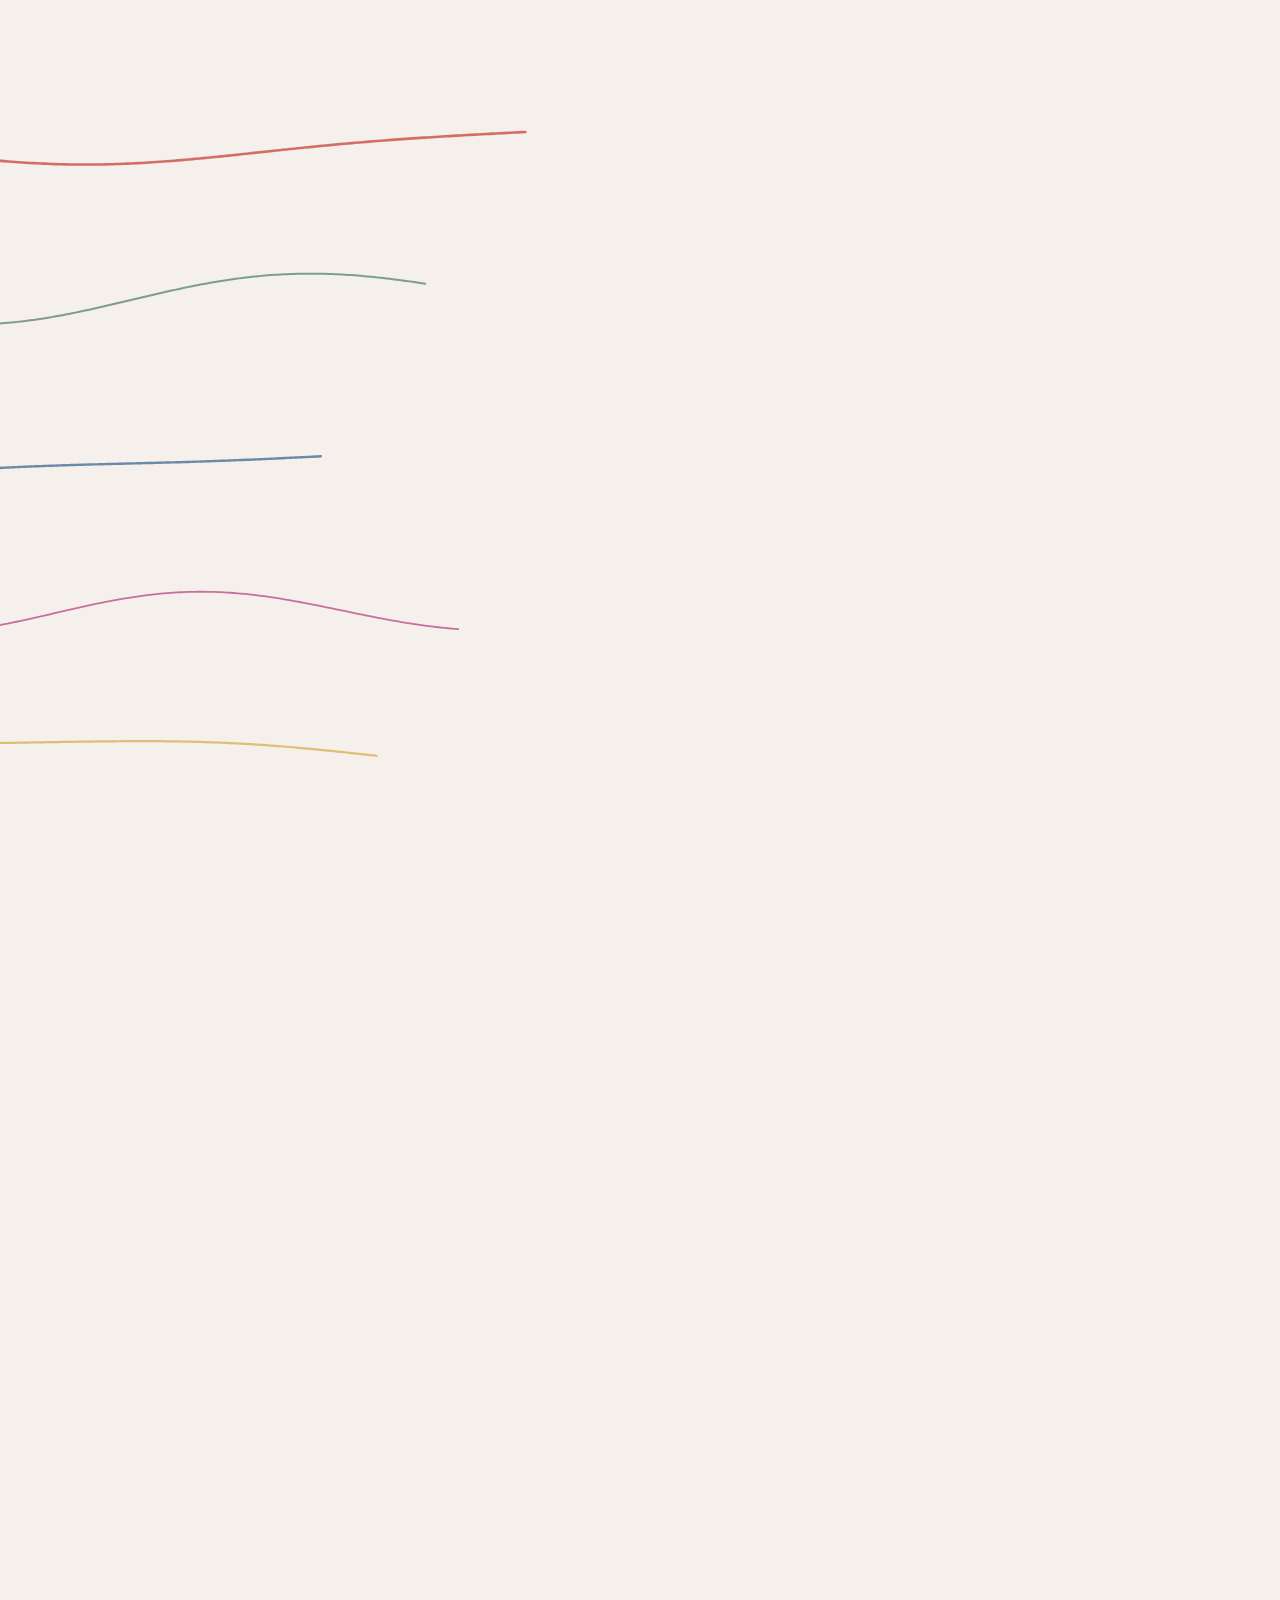
==== commit 5d3e4a85: "Remove Story + Mission sections, fix mobile nav, adjust curves - Remove Příběh and Proč existujeme s" ====
--- a/index.html
+++ b/index.html
@@ -137,8 +137,8 @@
   <section class="section section--development" id="development">
     <div class="section__curves-bg" aria-hidden="true">
       <svg viewBox="0 0 1440 700" preserveAspectRatio="xMidYMid slice" class="section-bg-svg">
-        <path class="curve curve--blue" d="M-100,65 C400,150 800,30 1200,110 S1480,55 1540,85" />
-        <path class="curve curve--yellow" d="M-100,645 C350,585 750,680 1100,615 S1450,665 1540,635" />
+        <path class="curve curve--blue" d="M-100,30 C400,100 800,10 1200,70 S1480,25 1540,50" />
+        <path class="curve curve--yellow" d="M-100,680 C350,640 750,700 1100,665 S1450,695 1540,675" />
       </svg>
     </div>
     <div class="section__inner">
@@ -312,81 +312,6 @@
     </div>
   </section>
 
-  <!-- Story -->
-  <section class="section section--story" id="story">
-    <div class="section__curves-bg" aria-hidden="true">
-      <svg viewBox="0 0 1440 700" preserveAspectRatio="xMidYMid slice" class="section-bg-svg">
-        <path class="curve curve--red" d="M-100,80 C300,180 700,30 1100,130 S1400,60 1540,90" />
-        <path class="curve curve--green" d="M-100,630 C350,570 700,670 1050,600 S1400,660 1540,620" />
-      </svg>
-    </div>
-    <div class="section__inner">
-      <div class="section__label" data-i18n="story_label">Příběh</div>
-      <div class="story__grid">
-        <div class="story__text">
-          <h2 class="section__title" data-editable="story-title" data-i18n-html="story_title">Návyk má svou formu.<br>My jsme jí dali novou.</h2>
-          <p class="section__body" data-editable="story-body-1" data-i18n="story_body_1">
-            Potřeba mít něco v ruce se opakuje u většiny lidí — gesto, pohyb, každodenní forma. NoNic je odpověď na tuto potřebu. Bez nikotinu, bez elektroniky.
-          </p>
-          <p class="section__body" data-editable="story-body-2" data-i18n="story_body_2">
-            Promyšlený produkt, který dává návyku novou podobu. Jednoduchou, čistou a bez kompromisů.
-          </p>
-          <p class="section__body" data-editable="story-body-3" data-i18n="story_body_3">
-            Z reálné potřeby vznikla značka s vlastním designovým jazykem a jasným směrem.
-          </p>
-        </div>
-        <div class="story__visual">
-          <div class="story__product-scene">
-            <div class="story__product-wrap" id="storyProduct">
-              <img src="product.png" alt="NoNic pen" class="story__product-img">
-            </div>
-            <div class="story__product-shadow"></div>
-          </div>
-        </div>
-      </div>
-    </div>
-  </section>
-
-  <!-- Mission / Proč existujeme — moved under Story -->
-  <section class="section section--mission" id="mission">
-    <div class="section__curves-bg" aria-hidden="true">
-      <svg viewBox="0 0 1440 700" preserveAspectRatio="xMidYMid slice" class="section-bg-svg">
-        <path class="curve curve--red" d="M-100,70 C400,160 800,40 1200,120 S1480,60 1540,90" />
-        <path class="curve curve--green" d="M-100,640 C350,580 750,680 1100,610 S1450,660 1540,630" />
-      </svg>
-    </div>
-    <div class="section__inner">
-      <div class="section__label" data-i18n="mission_label">Proč existujeme</div>
-      <div class="mission__layout">
-        <div class="mission__text">
-          <h2 class="section__title" data-editable="mission-title" data-i18n-html="mission_title">Trh plný náhražek.<br>Žádná skutečná alternativa.</h2>
-          <p class="section__body" data-editable="mission-body-1" data-i18n="mission_body_1">
-            Segment alternativ roste, ale nabídka se točí v kruhu — jiná forma stejné závislosti. Chyběl produkt, který přistupuje k návyku z druhé strany. Ne chemicky. Formou.
-          </p>
-          <p class="section__body" data-editable="mission-body-2" data-i18n="mission_body_2">
-            Většina lidí nehledá další nikotinový produkt. Hledá způsob, jak si zachovat gesto a každodenní formu — bez toho, co k ní dosud patřilo.
-          </p>
-          <p class="section__body" data-editable="mission-body-3" data-i18n="mission_body_3">
-            Nejsme proti ničemu. Jsme pro jinou možnost. Promyšlenou, současnou a bez zbytečných příslibů.
-          </p>
-        </div>
-        <div class="mission__visual">
-          <div class="mission__card">
-            <blockquote class="mission__quote" data-editable="mission-quote" data-i18n="mission_quote">
-              Nechtěli jsme vytvořit další náhražku. Chtěli jsme vytvořit jinou kategorii.
-            </blockquote>
-            <div class="mission__authors">
-              <span class="mission__author">Matyáš</span>
-              <span class="mission__amp">&amp;</span>
-              <span class="mission__author">Viktor</span>
-            </div>
-            <p class="mission__role" data-i18n="mission_role">Zakladatelé NoNic</p>
-          </div>
-        </div>
-      </div>
-    </div>
-  </section>
-
   <!-- Footer -->
   <footer class="footer">
     <div class="footer__inner">
--- a/style.css
+++ b/style.css
@@ -1274,6 +1274,13 @@
   }
   .nav__logo-img { height: 28px; }
 
+  /* Mobile nav always has background when scrolled */
+  .nav.is-scrolled {
+    background: var(--c-nav-scrolled);
+    backdrop-filter: blur(20px);
+    -webkit-backdrop-filter: blur(20px);
+  }
+
   /* Controls — compact, always visible in header */
   .nav__controls {
     margin-left: auto;
@@ -1293,10 +1300,14 @@
     display: flex;
     order: 3;
     padding: 6px;
-    z-index: 115;
+    z-index: 125;
     position: relative;
+    -webkit-tap-highlight-color: transparent;
   }
   .nav__toggle span { width: 22px; }
+
+  /* Nav must stay above drawer */
+  .nav { z-index: 120; }
 
   /* Mobile drawer */
   .nav__links {
@@ -1309,12 +1320,12 @@
     flex-direction: column;
     align-items: flex-start;
     justify-content: flex-start;
-    padding: calc(var(--nav-h) + var(--s-xl)) var(--s-lg) var(--s-lg);
+    padding: calc(60px + var(--s-xl)) var(--s-lg) var(--s-lg);
     gap: var(--s-md);
     transform: translateX(100%);
     transition: transform var(--dur) var(--ease);
     box-shadow: -20px 0 60px rgba(0,0,0,0.15);
-    z-index: 110;
+    z-index: 115;
     overflow-y: auto;
     -webkit-overflow-scrolling: touch;
   }
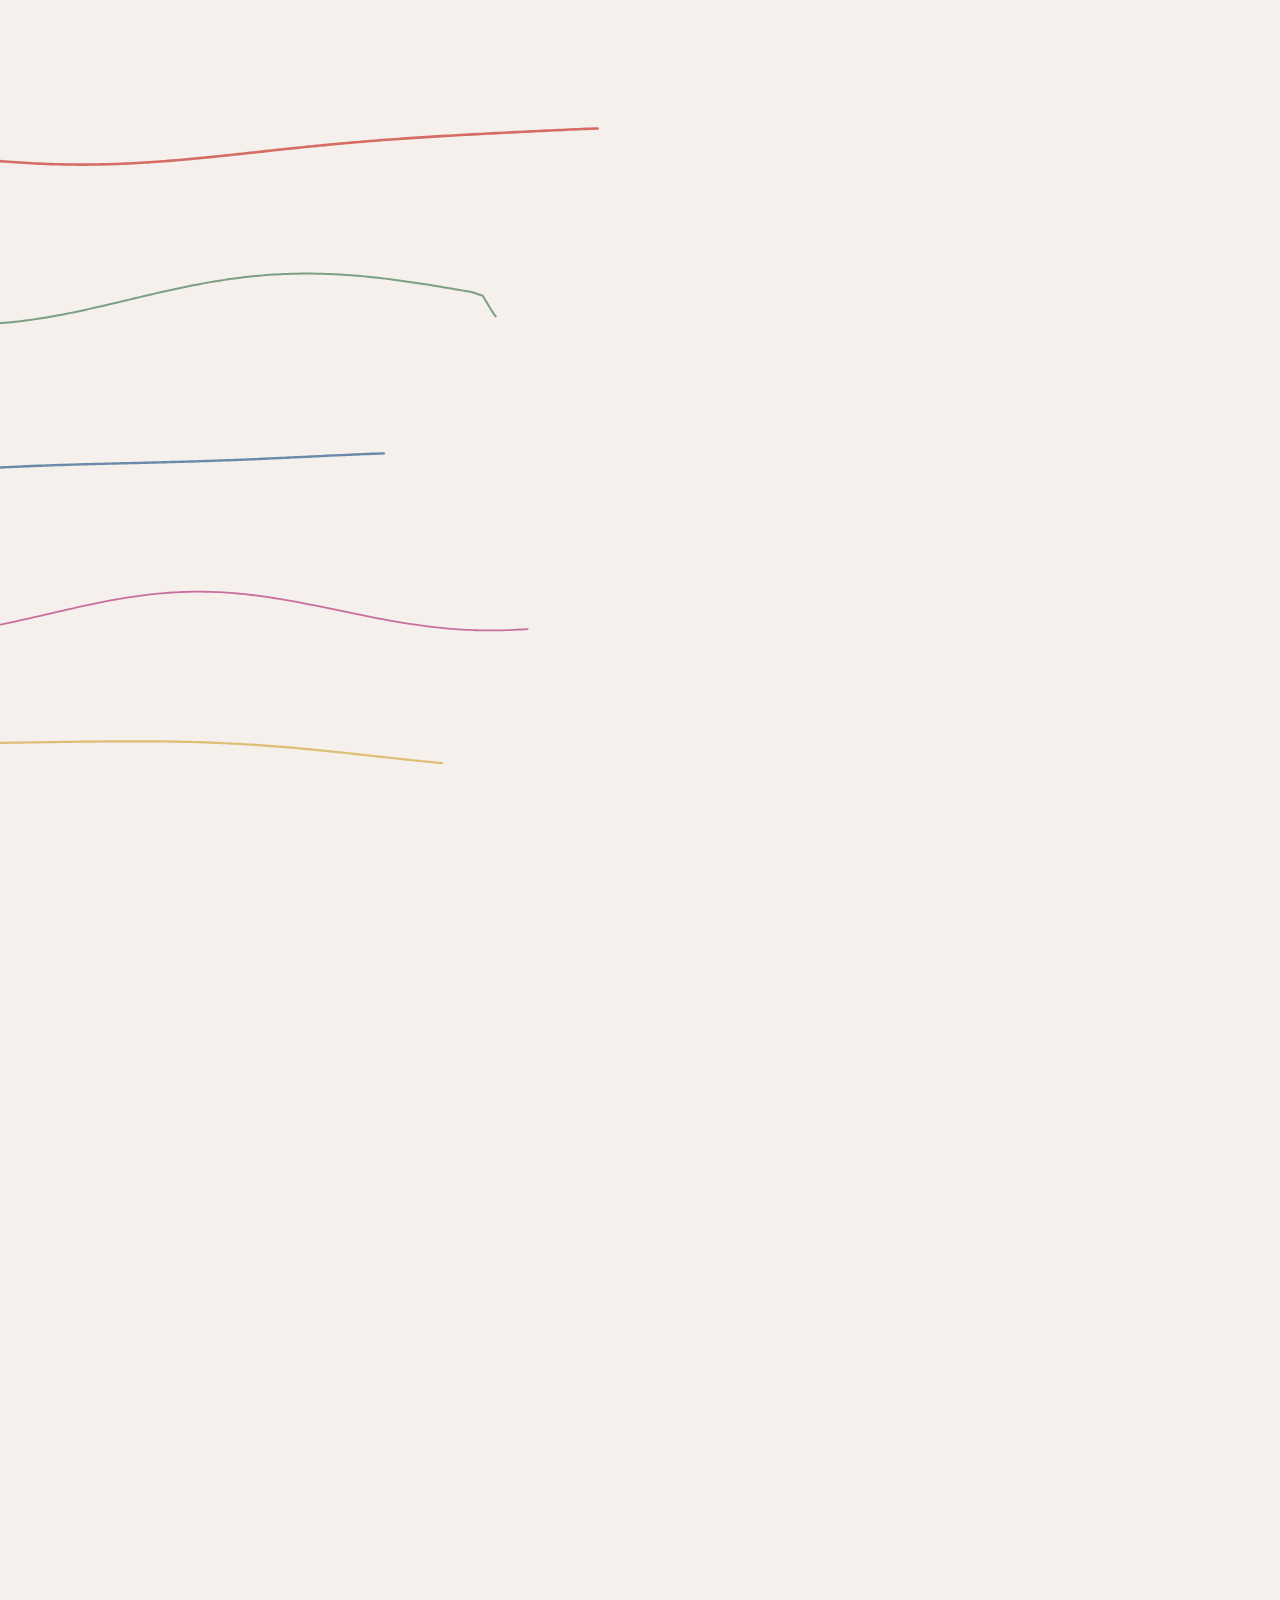
==== commit 4a432683: "Add SEO meta tags, robots.txt, sitemap.xml and technical fixes - Add OG tags, Twitter Card tags, can" ====
--- a/index.html
+++ b/index.html
@@ -3,8 +3,23 @@
 <head>
   <meta charset="UTF-8">
   <meta name="viewport" content="width=device-width, initial-scale=1.0">
-  <title>NoNic — Alternativa, která nahrazuje návyk</title>
-  <meta name="description" content="NoNic je kompaktní pero nové generace. Alternativa vapování a kouření. Bez nikotinu, bez elektroniky, bez kompromisů.">
+  <title>NoNic — Aroma pero bez nikotinu | Alternativa kouření a vapování</title>
+  <meta name="description" content="NoNic je kompaktní aroma pero bez nikotinu, bez elektroniky, bez kompromisů. Česká alternativa kouření a vapování nové generace. Projekt ve vývoji.">
+  <link rel="icon" type="image/png" href="logo.png">
+  <link rel="apple-touch-icon" href="logo.png">
+  <link rel="canonical" href="https://nonic.life/">
+  <!-- Open Graph -->
+  <meta property="og:type" content="website">
+  <meta property="og:url" content="https://nonic.life/">
+  <meta property="og:title" content="NoNic — Aroma pero bez nikotinu | Alternativa kouření a vapování">
+  <meta property="og:description" content="Kompaktní aroma pero bez nikotinu, bez elektroniky, bez kompromisů. Česká alternativa kouření a vapování nové generace.">
+  <meta property="og:image" content="https://nonic.life/og-image.png">
+  <meta property="og:site_name" content="NoNic">
+  <meta property="og:locale" content="cs_CZ">
+  <meta name="twitter:card" content="summary_large_image">
+  <meta name="twitter:title" content="NoNic — Aroma pero bez nikotinu">
+  <meta name="twitter:description" content="Česká alternativa kouření a vapování. Bez nikotinu, bez elektroniky.">
+  <meta name="twitter:image" content="https://nonic.life/og-image.png">
   <link rel="preconnect" href="https://fonts.googleapis.com">
   <link rel="preconnect" href="https://fonts.gstatic.com" crossorigin>
   <link href="https://fonts.googleapis.com/css2?family=Inter:wght@300;400;500;600;700&display=swap" rel="stylesheet">
@@ -264,7 +279,7 @@
       <div class="product__pillars">
         <div class="product__pillar">
           <div class="product__pillar-icon">
-            <img src="nonic_icon_forma.png" alt="" class="product__pillar-icon-img">
+            <img src="nonic_icon_forma.png" alt="Ikona kompaktní formy NoNic pera" class="product__pillar-icon-img">
           </div>
           <h3 class="product__pillar-title" data-editable="pillar-1-title" data-i18n="pillar_1_title">Forma, která sedne do ruky</h3>
           <p class="product__pillar-text" data-editable="pillar-1-text" data-i18n="pillar_1_text">
@@ -273,7 +288,7 @@
         </div>
         <div class="product__pillar">
           <div class="product__pillar-icon">
-            <img src="nonic_icon_aroma.png" alt="" class="product__pillar-icon-img">
+            <img src="nonic_icon_aroma.png" alt="Ikona přírodního aromatu" class="product__pillar-icon-img">
           </div>
           <h3 class="product__pillar-title" data-editable="pillar-2-title" data-i18n="pillar_2_title">Aromatická kompozice</h3>
           <p class="product__pillar-text" data-editable="pillar-2-text" data-i18n="pillar_2_text">
@@ -282,7 +297,7 @@
         </div>
         <div class="product__pillar">
           <div class="product__pillar-icon">
-            <img src="nonic_icon_diskretni.png" alt="" class="product__pillar-icon-img">
+            <img src="nonic_icon_diskretni.png" alt="Ikona diskrétního designu" class="product__pillar-icon-img">
           </div>
           <h3 class="product__pillar-title" data-editable="pillar-3-title" data-i18n="pillar_3_title">Diskrétní a bez omezení</h3>
           <p class="product__pillar-text" data-editable="pillar-3-text" data-i18n="pillar_3_text">
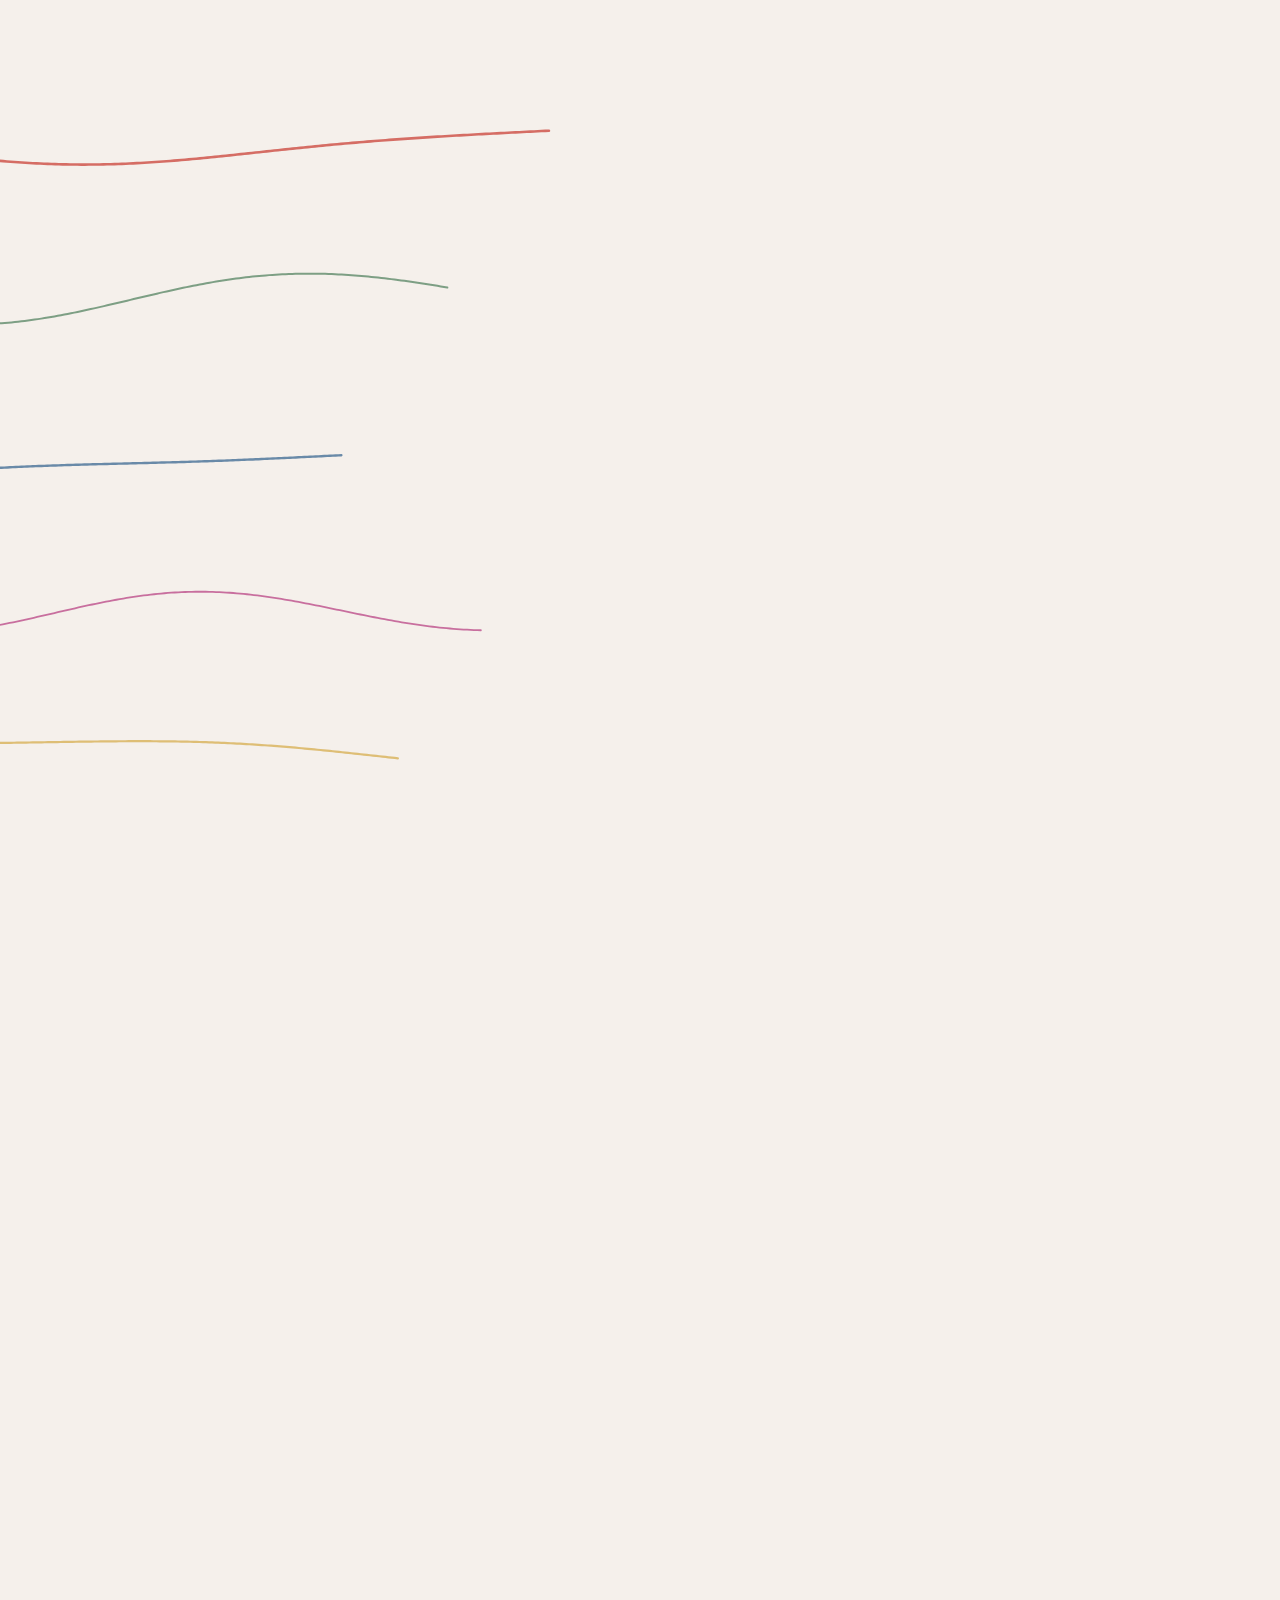
==== commit c7fc0c30: "Change hero CTA from "Jak to funguje" to "Kdo jsme?" linking to kontakt page founders Co-Authored-By" ====
--- a/index.html
+++ b/index.html
@@ -139,7 +139,7 @@
       <p class="hero__subtitle" data-editable="hero-subtitle" data-i18n-html="hero_subtitle">Kompaktní pero bez nikotinu, bez elektroniky, bez kompromisů.<br>Jiná forma. Stejný pocit.</p>
       <div class="hero__actions">
         <a href="obchod.html" class="btn btn--primary" data-i18n="hero_btn_shop">Přejít do obchodu</a>
-        <a href="#steps" class="btn btn--secondary" data-i18n="hero_btn_what">Jak to funguje</a>
+        <a href="kontakt.html#founders" class="btn btn--secondary" data-i18n="hero_btn_who">Kdo jsme?</a>
       </div>
     </div>
     <div class="hero__scroll">
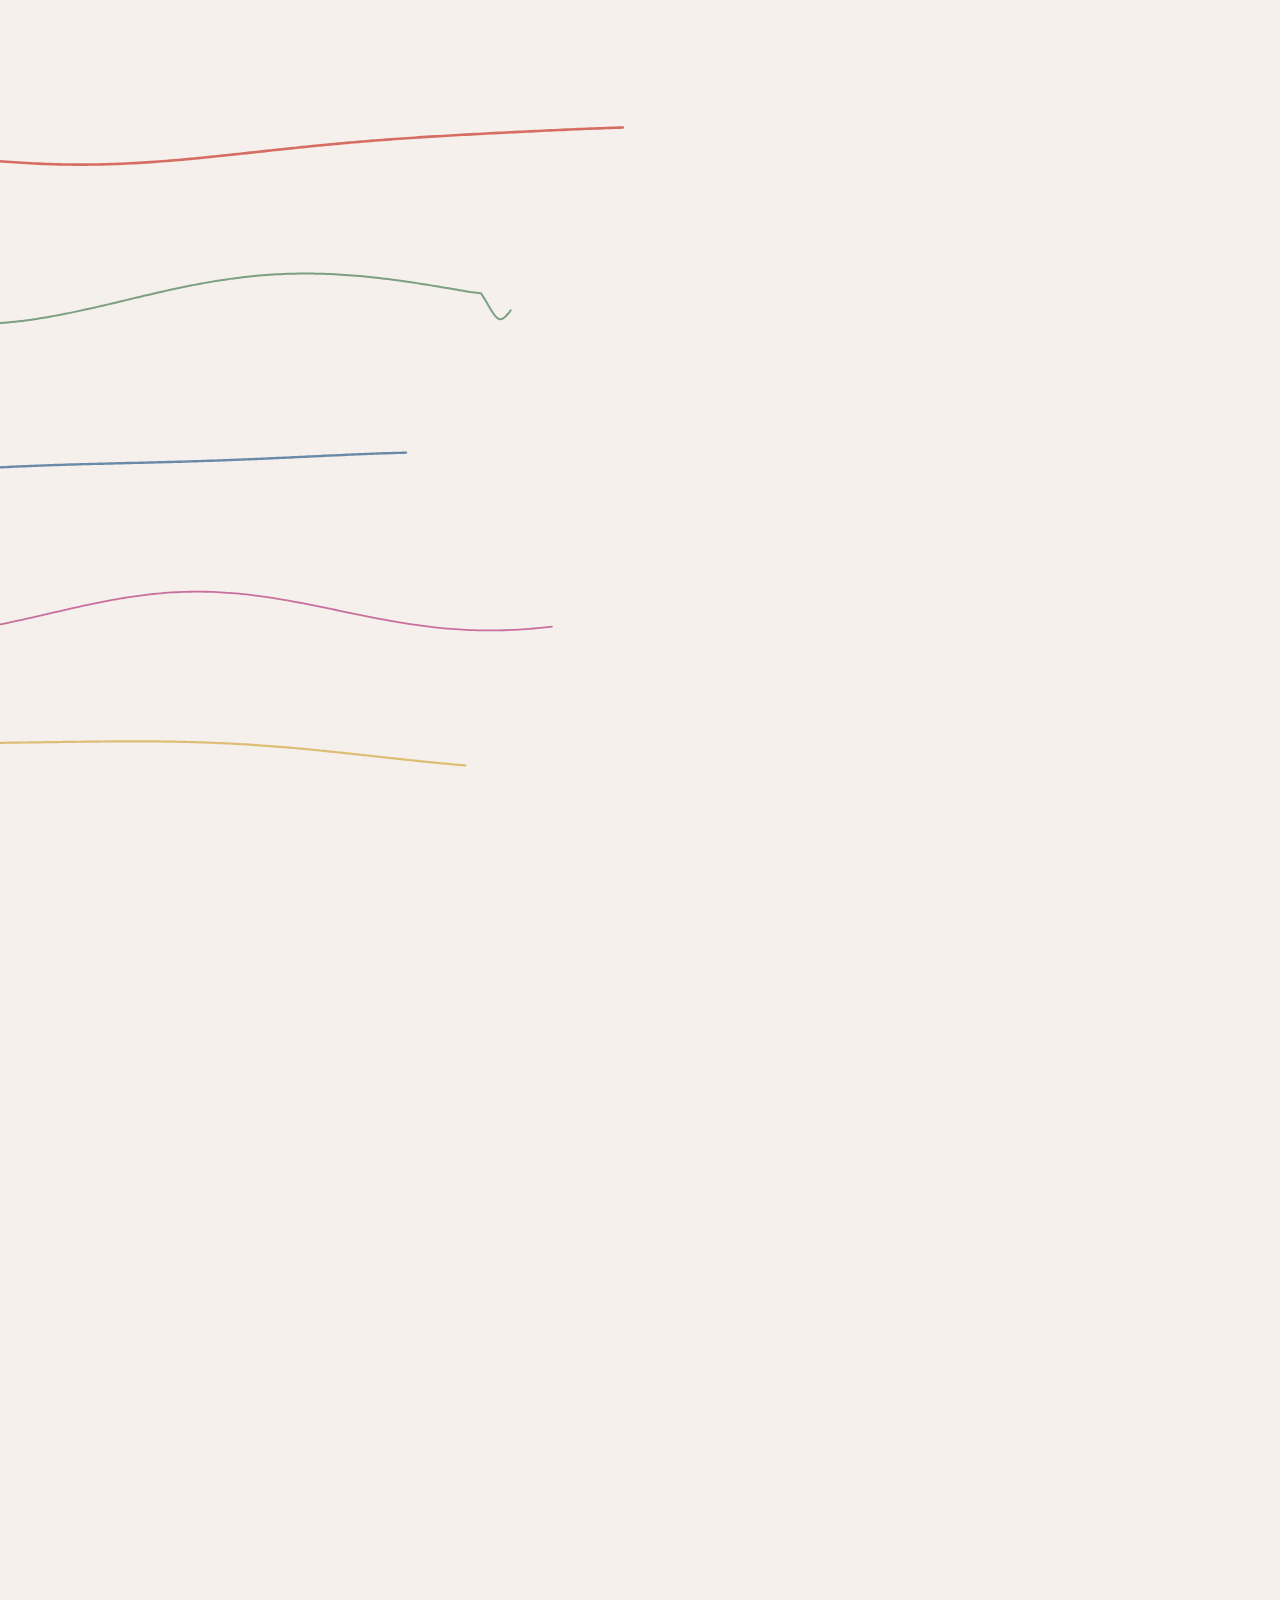
==== commit 2490324d: "Add proper favicon (32px) and apple-touch-icon (180px) from logo Co-Authored-By: Claude Opus 4.6 <no" ====
--- a/index.html
+++ b/index.html
@@ -5,8 +5,8 @@
   <meta name="viewport" content="width=device-width, initial-scale=1.0">
   <title>NoNic — Aroma pero bez nikotinu | Alternativa kouření a vapování</title>
   <meta name="description" content="NoNic je kompaktní aroma pero bez nikotinu, bez elektroniky, bez kompromisů. Česká alternativa kouření a vapování nové generace. Projekt ve vývoji.">
-  <link rel="icon" type="image/png" href="logo.png">
-  <link rel="apple-touch-icon" href="logo.png">
+  <link rel="icon" type="image/png" sizes="32x32" href="favicon-32.png">
+  <link rel="apple-touch-icon" sizes="180x180" href="apple-touch-icon.png">
   <link rel="canonical" href="https://nonic.life/">
   <!-- Open Graph -->
   <meta property="og:type" content="website">
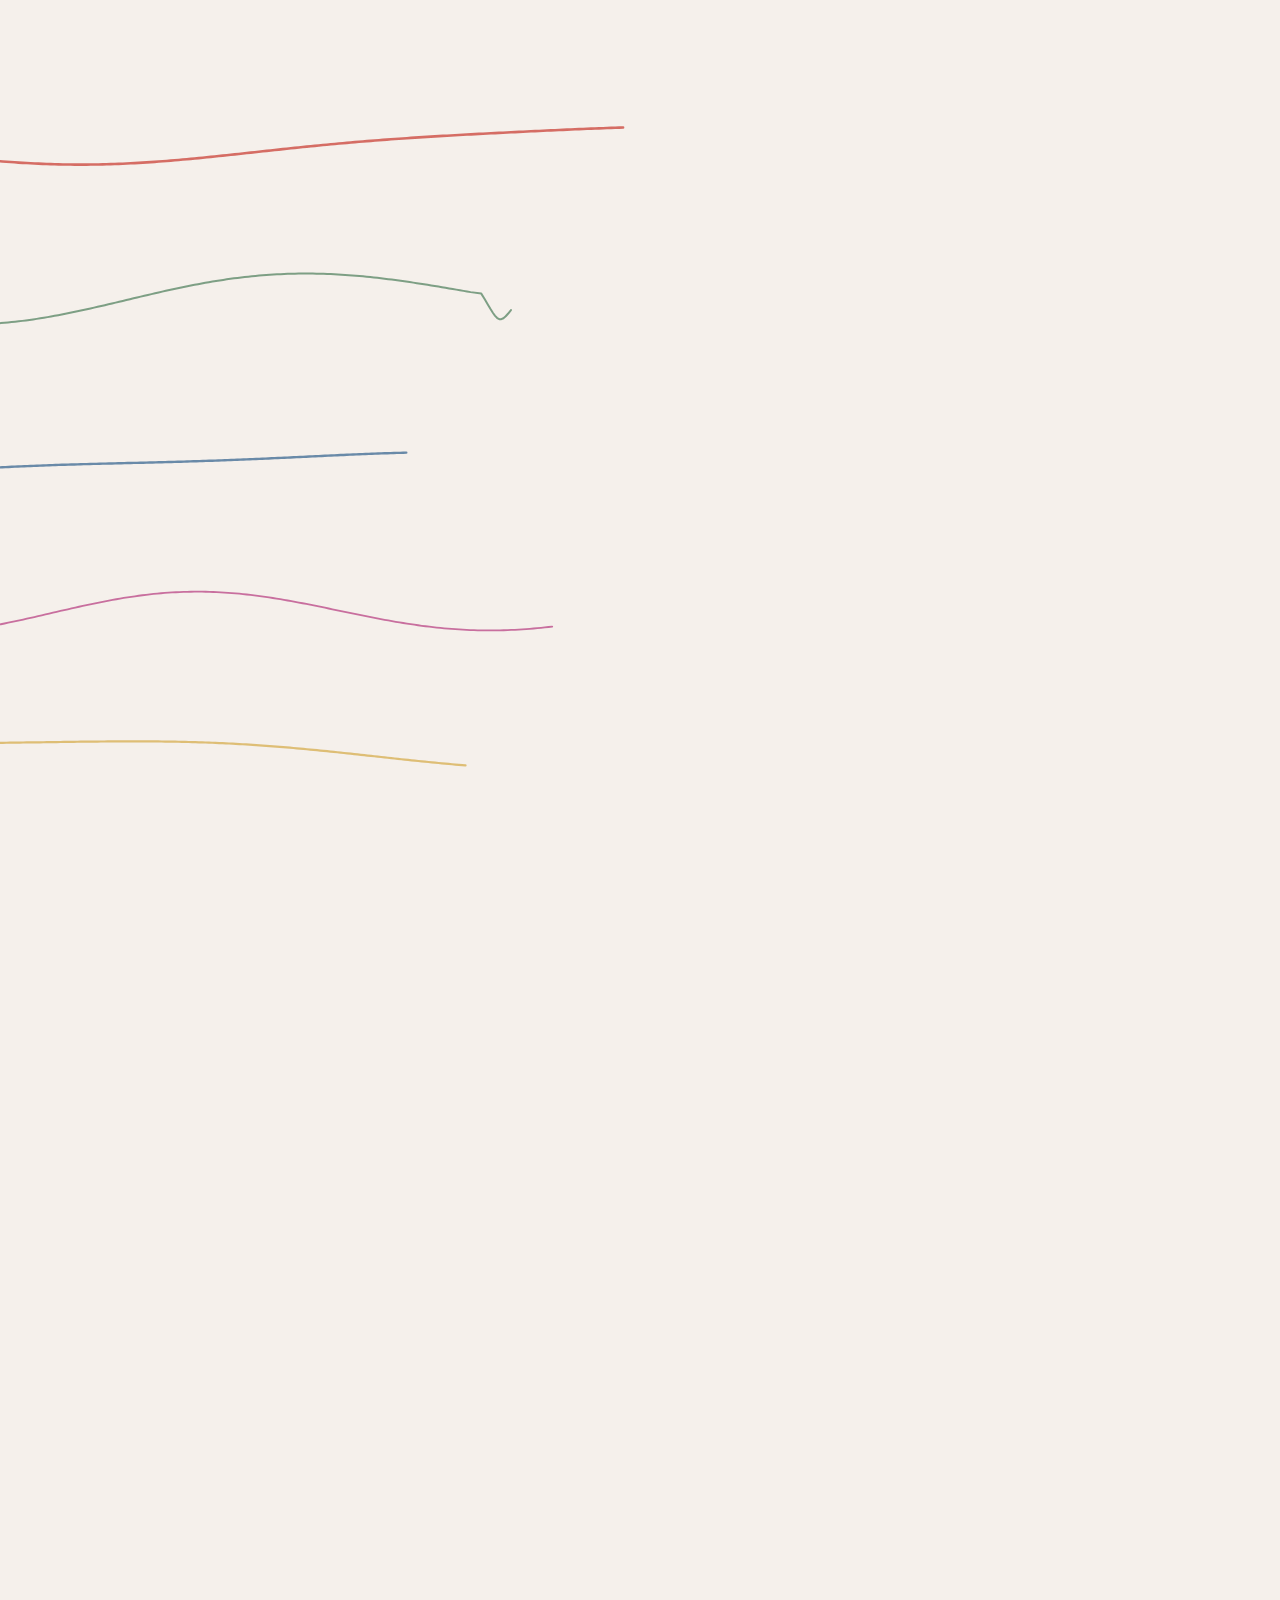
==== commit 193d79b5: "Fix mobile drawer hidden after scroll - move backdrop-filter to ::after pseudo-element Root cause: b" ====
--- a/index.html
+++ b/index.html
@@ -82,6 +82,40 @@
     </div>
   </div>
 
+  <!-- Navigation (outside preview-frame for z-index isolation) -->
+  <nav class="nav" id="nav">
+    <div class="nav__inner">
+      <a href="index.html" class="nav__logo">
+        <img src="logo-nonic.svg" alt="NoNic" class="nav__logo-img">
+      </a>
+      <div class="nav__links" id="navLinks">
+        <a href="index.html" class="nav__link" data-i18n="nav_home">Domů</a>
+        <a href="obchod.html" class="nav__link" data-i18n="nav_shop">Obchod</a>
+        <a href="kontakt.html" class="nav__link nav__link--cta" data-i18n="nav_contact">Kontakt</a>
+      </div>
+      <div class="nav__controls">
+        <button class="nav__ctrl-btn" id="langToggle" title="Language" aria-label="Switch language">
+          <span class="nav__ctrl-label" id="langLabel">CZ</span>
+        </button>
+        <button class="nav__ctrl-btn" id="currencyToggle" title="Currency" aria-label="Switch currency">
+          <span class="nav__ctrl-label" id="currencyLabel">CZK</span>
+        </button>
+        <button class="nav__ctrl-btn nav__ctrl-btn--theme" id="themeToggle" title="Light / Dark">
+          <svg width="16" height="16" viewBox="0 0 24 24" fill="none" stroke="currentColor" stroke-width="1.5" stroke-linecap="round" stroke-linejoin="round" class="theme-icon--sun">
+            <circle cx="12" cy="12" r="5"/><line x1="12" y1="1" x2="12" y2="3"/><line x1="12" y1="21" x2="12" y2="23"/><line x1="4.22" y1="4.22" x2="5.64" y2="5.64"/><line x1="18.36" y1="18.36" x2="19.78" y2="19.78"/><line x1="1" y1="12" x2="3" y2="12"/><line x1="21" y1="12" x2="23" y2="12"/><line x1="4.22" y1="19.78" x2="5.64" y2="18.36"/><line x1="18.36" y1="5.64" x2="19.78" y2="4.22"/>
+          </svg>
+          <svg width="16" height="16" viewBox="0 0 24 24" fill="none" stroke="currentColor" stroke-width="1.5" stroke-linecap="round" stroke-linejoin="round" class="theme-icon--moon" style="display:none">
+            <path d="M21 12.79A9 9 0 1111.21 3 7 7 0 0021 12.79z"/>
+          </svg>
+        </button>
+      </div>
+      <button class="nav__toggle" id="navToggle" aria-label="Menu">
+        <span></span>
+        <span></span>
+      </button>
+    </div>
+  </nav>
+
   <!-- Preview Frame (wraps all site content) -->
   <div class="preview-frame" id="previewFrame">
 
@@ -96,40 +130,6 @@
       <path class="gc gc--brown gc--medium" d="M-200,800 C400,650 700,950 1000,750 S1400,950 1640,750 C1100,1100 700,900 400,1150 S0,1000 -200,1250 C400,1100 800,1350 1100,1200 S1500,1400 1640,1250 C1100,1500 600,1350 300,1600 S-200,1450 -200,1700 C500,1550 900,1800 1200,1650 S1640,1850 1640,1750 C1000,2000 500,1850 200,2050 S-200,1950 -200,2250 C400,2100 900,2350 1200,2200 S1640,2400 1640,2300 C1100,2550 600,2400 300,2600 S-200,2500 -200,2800 C500,2650 900,2900 1200,2750 S1640,2950 1640,2850 C1000,3100 500,2950 200,3150 S-200,3050 -200,3350 C400,3200 800,3450 1100,3300 S1500,3500 1640,3400 C1100,3650 600,3500 300,3700 S-200,3600 -200,3900 C500,3750 900,4000 1200,3850 S1640,4050 1640,3950 C1000,4200 500,4050 200,4250 S-200,4150 -200,4450 C400,4300 900,4550 1200,4400 S1640,4600 1640,4500 C1100,4750 600,4600 300,4800 S-200,4700 -200,5000 C500,4850 900,5100 1200,4950 S1640,5150 1640,5050" />
     </svg>
   </div>
-
-  <!-- Navigation -->
-  <nav class="nav" id="nav">
-    <div class="nav__inner">
-      <a href="index.html" class="nav__logo">
-        <img src="logo-nonic.svg" alt="NoNic" class="nav__logo-img">
-      </a>
-      <div class="nav__links" id="navLinks">
-        <a href="index.html" class="nav__link" data-i18n="nav_home">Domů</a>
-        <a href="obchod.html" class="nav__link" data-i18n="nav_shop">Obchod</a>
-        <a href="kontakt.html" class="nav__link nav__link--cta" data-i18n="nav_contact">Kontakt</a>
-      </div>
-      <div class="nav__controls">
-        <button class="nav__ctrl-btn" id="langToggle" title="Language" aria-label="Switch language">
-          <span class="nav__ctrl-label" id="langLabel">CZ</span>
-        </button>
-        <button class="nav__ctrl-btn" id="currencyToggle" title="Currency" aria-label="Switch currency">
-          <span class="nav__ctrl-label" id="currencyLabel">CZK</span>
-        </button>
-        <button class="nav__ctrl-btn nav__ctrl-btn--theme" id="themeToggle" title="Light / Dark">
-          <svg width="16" height="16" viewBox="0 0 24 24" fill="none" stroke="currentColor" stroke-width="1.5" stroke-linecap="round" stroke-linejoin="round" class="theme-icon--sun">
-            <circle cx="12" cy="12" r="5"/><line x1="12" y1="1" x2="12" y2="3"/><line x1="12" y1="21" x2="12" y2="23"/><line x1="4.22" y1="4.22" x2="5.64" y2="5.64"/><line x1="18.36" y1="18.36" x2="19.78" y2="19.78"/><line x1="1" y1="12" x2="3" y2="12"/><line x1="21" y1="12" x2="23" y2="12"/><line x1="4.22" y1="19.78" x2="5.64" y2="18.36"/><line x1="18.36" y1="5.64" x2="19.78" y2="4.22"/>
-          </svg>
-          <svg width="16" height="16" viewBox="0 0 24 24" fill="none" stroke="currentColor" stroke-width="1.5" stroke-linecap="round" stroke-linejoin="round" class="theme-icon--moon" style="display:none">
-            <path d="M21 12.79A9 9 0 1111.21 3 7 7 0 0021 12.79z"/>
-          </svg>
-        </button>
-      </div>
-      <button class="nav__toggle" id="navToggle" aria-label="Menu">
-        <span></span>
-        <span></span>
-      </button>
-    </div>
-  </nav>
 
   <!-- Hero -->
   <section class="hero" id="hero">
--- a/style.css
+++ b/style.css
@@ -245,15 +245,23 @@
 .nav {
   position: fixed;
   top: 0; left: 0; right: 0;
-  z-index: 100;
+  z-index: 1000;
   height: var(--nav-h);
   transition: background var(--dur) var(--ease), box-shadow var(--dur) var(--ease);
 }
 .nav.is-scrolled {
+  background: none;
+}
+.nav.is-scrolled::after {
+  content: '';
+  position: absolute;
+  top: 0; left: 0; right: 0; bottom: 0;
   background: var(--c-nav-scrolled);
   backdrop-filter: blur(20px);
   -webkit-backdrop-filter: blur(20px);
   box-shadow: 0 1px 0 rgba(0,0,0,0.06);
+  z-index: -1;
+  pointer-events: none;
 }
 .nav__inner {
   max-width: var(--max-w-wide);
@@ -263,6 +271,8 @@
   display: flex;
   align-items: center;
   gap: var(--s-lg);
+  position: relative;
+  z-index: 2;
 }
 .nav__logo { display: flex; align-items: center; flex-shrink: 0; }
 .nav__logo-img { height: 40px; width: auto; display: block; }
@@ -326,7 +336,7 @@
 body.dark .nav__ctrl-btn--theme .theme-icon--sun { display: none !important; }
 body.dark .nav__ctrl-btn--theme .theme-icon--moon { display: block !important; }
 
-.nav__toggle { display: none; flex-direction: column; gap: 6px; padding: 8px; z-index: 110; }
+.nav__toggle { display: none; flex-direction: column; gap: 6px; padding: 8px; z-index: 1010; }
 .nav__toggle span { display: block; width: 24px; height: 2px; background: var(--c-black); transition: transform var(--dur) var(--ease); }
 .nav__toggle.is-active span:first-child { transform: translateY(4px) rotate(45deg); }
 .nav__toggle.is-active span:last-child { transform: translateY(-4px) rotate(-45deg); }
@@ -715,7 +725,7 @@
   cursor: url("data:image/svg+xml,%3Csvg xmlns='http://www.w3.org/2000/svg' width='22' height='26' viewBox='0 0 22 26'%3E%3Cpath d='M2,1 L2,21 L8,16 L13,24 L16.5,22 L11.5,14.5 L19,13 Z' fill='%23C8352B' stroke='%23F0EDE8' stroke-width='1.2' stroke-linejoin='round'/%3E%3C/svg%3E") 2 1, pointer;
 }
 body.dark .gc.is-drawn { opacity: 0.25; }
-body.dark .nav.is-scrolled { box-shadow: 0 1px 0 rgba(255,255,255,0.04); }
+body.dark .nav.is-scrolled::after { box-shadow: 0 1px 0 rgba(255,255,255,0.04); }
 body.dark .founder__photo { filter: grayscale(1) brightness(0.9); }
 body.dark .founder:hover .founder__photo { filter: grayscale(0.3) brightness(0.95); }
 body.dark .contact__link { border-bottom-color: var(--c-black); }
@@ -1267,18 +1277,33 @@
   .nav {
     height: 60px;
     --nav-h: 60px;
+    z-index: 1000;
   }
   .nav__inner {
     padding: 0 var(--s-md);
     gap: 0.5rem;
+    position: relative;
+    z-index: 2;
   }
   .nav__logo-img { height: 28px; }
 
-  /* Mobile nav always has background when scrolled */
+  /* Mobile nav scrolled — use ::after for blur so it doesn't create stacking context */
   .nav.is-scrolled {
-    background: var(--c-nav-scrolled);
+    background: none;
+    backdrop-filter: none;
+    -webkit-backdrop-filter: none;
+    box-shadow: none;
+  }
+  .nav.is-scrolled::after {
+    content: '';
+    position: absolute;
+    top: 0; left: 0; right: 0; bottom: 0;
+    background: rgba(255,255,255,0.92);
     backdrop-filter: blur(20px);
     -webkit-backdrop-filter: blur(20px);
+    box-shadow: 0 1px 8px rgba(0,0,0,0.06);
+    z-index: 1;
+    pointer-events: none;
   }
 
   /* Controls — compact, always visible in header */
@@ -1295,55 +1320,89 @@
   }
   .nav__ctrl-label { font-size: 0.625rem; }
 
-  /* Hamburger toggle */
+  /* Hamburger toggle — must be clickable at all times */
   .nav__toggle {
     display: flex;
     order: 3;
-    padding: 6px;
-    z-index: 125;
+    padding: 10px;
+    z-index: 1010;
     position: relative;
     -webkit-tap-highlight-color: transparent;
+    touch-action: manipulation;
+    cursor: pointer;
+    background: none;
+    border: none;
   }
   .nav__toggle span { width: 22px; }
 
-  /* Nav must stay above drawer */
-  .nav { z-index: 120; }
-
-  /* Mobile drawer */
+  /* ===== Mobile drawer — premium redesign ===== */
   .nav__links {
     position: fixed;
     top: 0;
     right: 0;
     bottom: 0;
-    width: min(280px, 80vw);
-    background: var(--c-bg);
+    width: min(300px, 82vw);
+    background: #FFFFFF;
     flex-direction: column;
-    align-items: flex-start;
+    align-items: stretch;
     justify-content: flex-start;
-    padding: calc(60px + var(--s-xl)) var(--s-lg) var(--s-lg);
-    gap: var(--s-md);
+    padding: calc(60px + 2.5rem) 1.75rem 2rem;
+    gap: 0;
     transform: translateX(100%);
-    transition: transform var(--dur) var(--ease);
-    box-shadow: -20px 0 60px rgba(0,0,0,0.15);
-    z-index: 115;
+    transition: transform 0.35s cubic-bezier(0.4, 0, 0.2, 1);
+    box-shadow: -8px 0 40px rgba(0,0,0,0.08);
+    z-index: 1005;
     overflow-y: auto;
     -webkit-overflow-scrolling: touch;
   }
   .nav__links.is-open { transform: translateX(0); }
 
-  /* Mobile nav links */
+  /* Mobile nav links — clean, spacious */
   .nav__link {
-    font-size: 1.125rem;
-    padding: 0.5rem 0;
+    font-size: 1.0625rem;
+    font-weight: 500;
+    color: var(--c-gray-700);
+    padding: 0.875rem 0;
     width: 100%;
     display: block;
+    border-bottom: 1px solid rgba(0,0,0,0.05);
+    letter-spacing: 0.01em;
+    transition: color 0.2s ease;
+  }
+  .nav__link:last-of-type:not(.nav__link--cta) {
+    border-bottom: 1px solid rgba(0,0,0,0.05);
   }
   .nav__link::after { display: none; }
+  .nav__link:hover,
+  .nav__link:active {
+    color: var(--c-black);
+  }
+
+  /* Active nav link in mobile — subtle left accent */
+  .nav__link.is-active {
+    color: var(--c-black);
+    font-weight: 600;
+    border-left: 3px solid var(--c-black);
+    padding-left: 0.75rem;
+  }
+
+  /* CTA in mobile drawer — becomes a full-width button at bottom */
   .nav__link--cta {
-    margin-top: var(--s-sm);
+    margin-top: 1.5rem;
     text-align: center;
-    width: auto;
-    display: inline-flex;
+    width: 100%;
+    display: flex;
+    justify-content: center;
+    padding: 0.875rem 1.5rem;
+    border-radius: 100px;
+    border-bottom: none;
+    font-weight: 600;
+    font-size: 0.9375rem;
+    letter-spacing: 0.02em;
+  }
+  .nav__link--cta.is-active {
+    border-left: none;
+    padding-left: 1.5rem;
   }
 
   /* Overlay behind drawer */
@@ -1354,10 +1413,10 @@
     left: 0;
     right: 0;
     bottom: 0;
-    background: rgba(0,0,0,0.3);
+    background: rgba(0,0,0,0.2);
     opacity: 0;
     pointer-events: none;
-    transition: opacity var(--dur) var(--ease);
+    transition: opacity 0.35s cubic-bezier(0.4, 0, 0.2, 1);
     z-index: -1;
   }
   .nav__links.is-open::before {
@@ -1533,9 +1592,13 @@
   body.dark .nav__controls .nav__ctrl-btn { color: var(--c-gray-500); }
   body.dark .mission__card { background: rgba(35,35,35,0.8); }
   body.dark .partners__card { background: rgba(35,35,35,0.8); }
-  body.dark .nav__links { background: #1A1A1A; }
-  body.dark .nav__links::before { background: rgba(0,0,0,0.5); }
+  body.dark .nav__links { background: #1E1E1E; }
+  body.dark .nav__links::before { background: rgba(0,0,0,0.4); }
   body.dark .nav__toggle span { background: var(--c-black); }
+  body.dark .nav__link { border-bottom-color: rgba(255,255,255,0.06); color: rgba(255,255,255,0.7); }
+  body.dark .nav__link:hover, body.dark .nav__link:active { color: #fff; }
+  body.dark .nav__link.is-active { color: #fff; border-left-color: #fff; }
+  body.dark .nav.is-scrolled::after { background: rgba(18,18,18,0.92); }
   body.dark .hero { background: transparent; }
 }
 
@@ -1622,7 +1685,7 @@
 }
 
 /* =========================================
-   Multi-page — Active nav link
+   Multi-page — Active nav link (desktop)
    ========================================= */
 .nav__link.is-active {
   color: var(--c-black);
@@ -1630,6 +1693,7 @@
 .nav__link.is-active::after {
   width: 100%;
 }
+/* CTA on desktop keeps its normal look even when active */
 .nav__link--cta.is-active {
   color: #FFFFFF;
 }
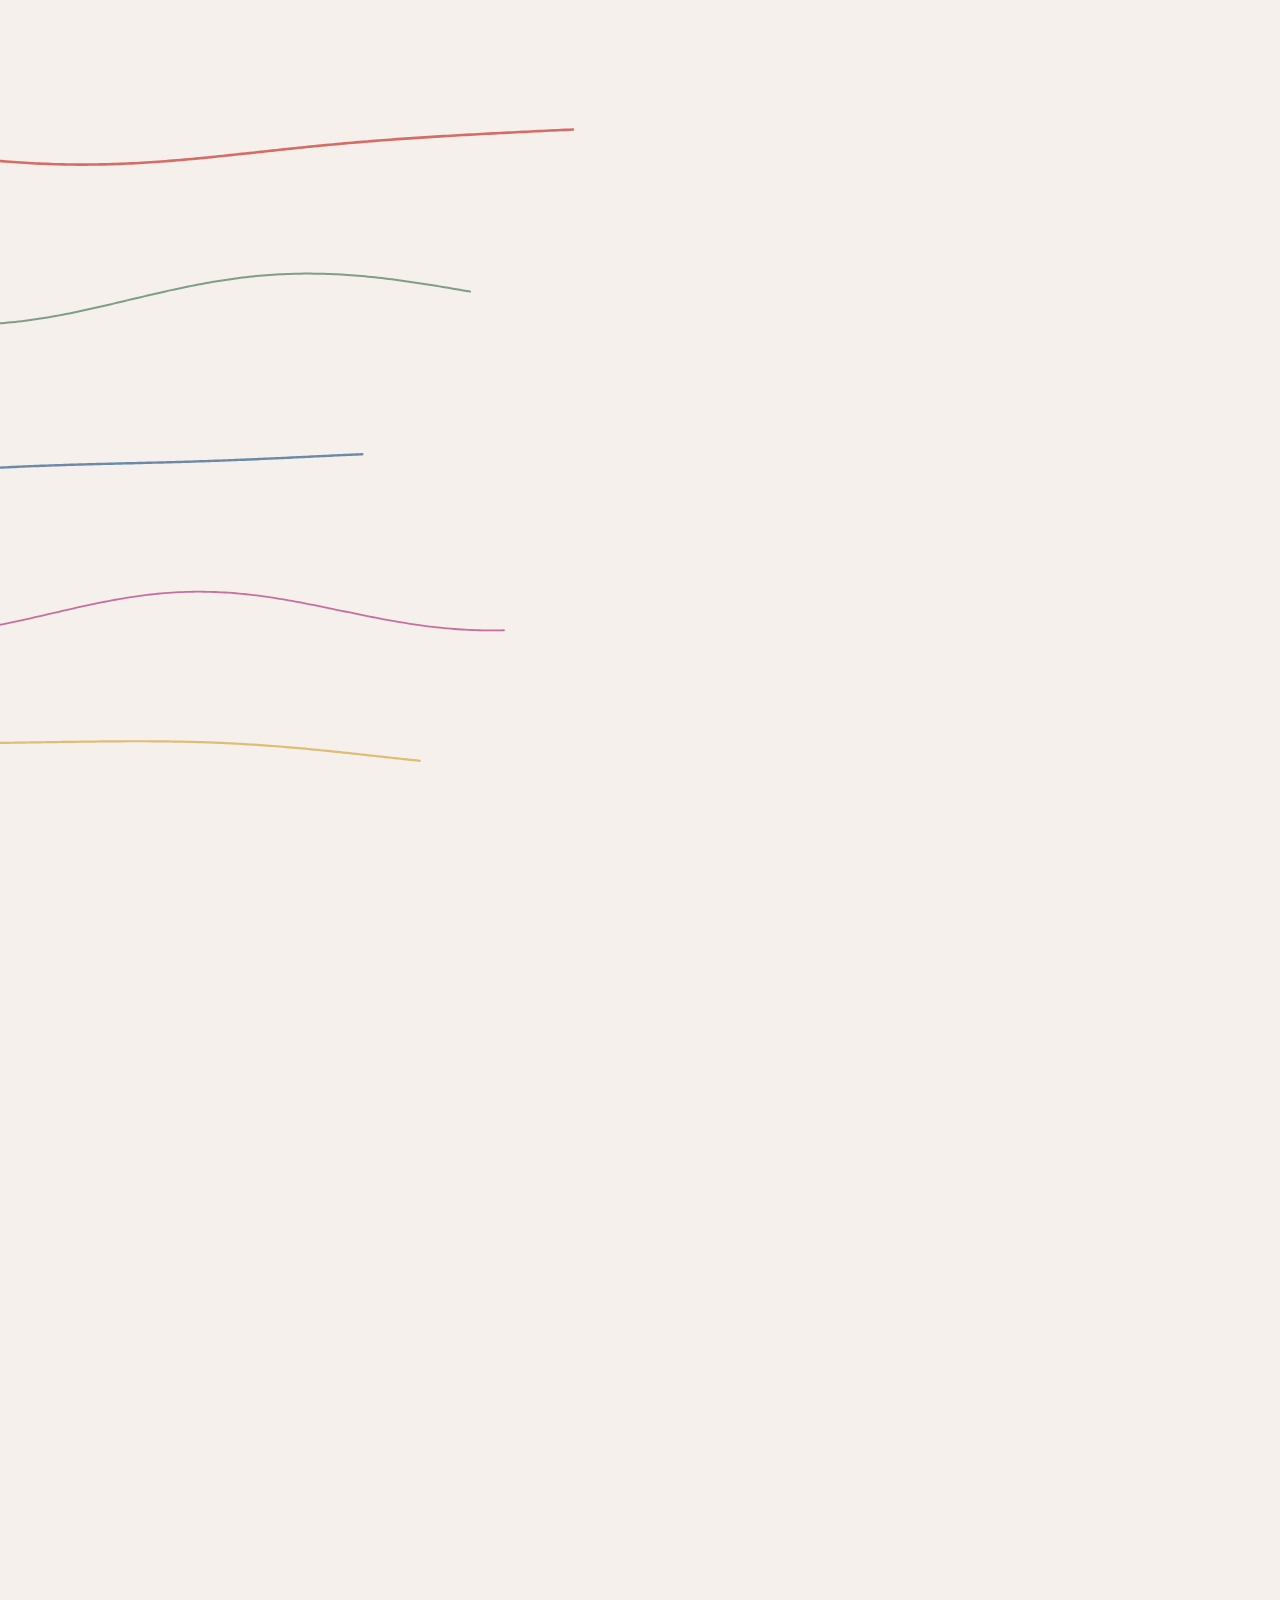
==== commit bbbe55ba: "Rework shop page: pre-launch hero, product details, interest form - obchod.html: Complete overhaul f" ====
--- a/index.html
+++ b/index.html
@@ -138,7 +138,7 @@
       <h1 class="hero__title" data-editable="hero-title" data-i18n-html="hero_title">Alternativa,<br>která nahrazuje návyk</h1>
       <p class="hero__subtitle" data-editable="hero-subtitle" data-i18n-html="hero_subtitle">Kompaktní pero bez nikotinu, bez elektroniky, bez kompromisů.<br>Jiná forma. Stejný pocit.</p>
       <div class="hero__actions">
-        <a href="obchod.html" class="btn btn--primary" data-i18n="hero_btn_shop">Přejít do obchodu</a>
+        <a href="obchod.html" class="btn btn--primary" data-i18n="hero_btn_shop">Mám zájem</a>
         <a href="kontakt.html#founders" class="btn btn--secondary" data-i18n="hero_btn_who">Kdo jsme?</a>
       </div>
     </div>
--- a/style.css
+++ b/style.css
@@ -554,7 +554,395 @@
 .product__detail-value { font-size: 0.875rem; line-height: 1.6; color: var(--c-gray-700); }
 
 /* =========================================
-   Shop
+   Shop Hero (Pre-launch)
+   ========================================= */
+.section--shop-hero {
+  background: var(--c-section-bg-light);
+  padding-top: calc(var(--nav-h) + var(--s-2xl));
+  min-height: 100vh;
+  display: flex;
+  align-items: center;
+}
+
+.shop-hero__layout {
+  display: grid;
+  grid-template-columns: 1fr 1fr;
+  gap: var(--s-3xl);
+  align-items: center;
+}
+
+.shop-hero__status {
+  display: inline-flex;
+  align-items: center;
+  gap: 0.5rem;
+  background: var(--c-section-bg-warm);
+  border: 1px solid var(--c-gray-100);
+  border-radius: 100px;
+  padding: 0.375rem 0.875rem;
+  font-size: 0.75rem;
+  font-weight: 600;
+  letter-spacing: 0.1em;
+  text-transform: uppercase;
+  color: var(--c-gray-700);
+  margin-bottom: var(--s-lg);
+}
+
+.shop-hero__status-dot {
+  width: 6px;
+  height: 6px;
+  border-radius: 50%;
+  background: var(--c-yellow);
+  animation: shopStatusPulse 2s ease-in-out infinite;
+  flex-shrink: 0;
+}
+
+@keyframes shopStatusPulse {
+  0%, 100% { opacity: 1; transform: scale(1); }
+  50% { opacity: 0.4; transform: scale(0.75); }
+}
+
+.shop-hero__body { max-width: 480px; }
+
+.shop-hero__attrs {
+  display: flex;
+  flex-wrap: wrap;
+  gap: 0.5rem;
+  margin: var(--s-lg) 0 var(--s-xl);
+}
+
+.shop-hero__attr {
+  display: inline-flex;
+  align-items: center;
+  gap: 0.4rem;
+  padding: 0.375rem 0.75rem;
+  background: var(--c-section-bg-warm);
+  border: 1px solid var(--c-gray-100);
+  border-radius: 100px;
+  font-size: 0.8125rem;
+  font-weight: 500;
+  color: var(--c-gray-700);
+}
+
+.shop-hero__attr-dot {
+  width: 5px;
+  height: 5px;
+  border-radius: 50%;
+  background: var(--c-black);
+  flex-shrink: 0;
+}
+
+.shop-hero__actions {
+  display: flex;
+  gap: var(--s-sm);
+  flex-wrap: wrap;
+  margin-bottom: var(--s-md);
+}
+
+.shop-hero__discount {
+  display: inline-flex;
+  align-items: center;
+  gap: 0.5rem;
+  background: var(--c-black);
+  color: var(--c-white);
+  border-radius: 8px;
+  padding: 0.625rem 1rem;
+  font-size: 0.8125rem;
+  font-weight: 600;
+}
+
+/* Visual */
+.shop-hero__visual {
+  display: flex;
+  justify-content: center;
+  align-items: center;
+}
+
+.shop-hero__pen-wrap {
+  display: flex;
+  flex-direction: column;
+  align-items: center;
+  gap: var(--s-md);
+}
+
+.shop-hero__pen-img {
+  width: auto;
+  height: 360px;
+  max-width: 100%;
+  object-fit: contain;
+  filter: drop-shadow(0 24px 60px rgba(0,0,0,0.14));
+  transition: filter var(--dur-slow) var(--ease), transform var(--dur-slow) var(--ease);
+}
+
+.shop-hero__pen-wrap:hover .shop-hero__pen-img {
+  filter: drop-shadow(0 32px 80px rgba(0,0,0,0.2));
+  transform: translateY(-6px);
+}
+
+.shop-hero__colors {
+  display: flex;
+  gap: 0.625rem;
+  align-items: center;
+}
+
+.shop-hero__color {
+  width: 26px;
+  height: 26px;
+  border-radius: 50%;
+  border: 2.5px solid rgba(255,255,255,0.7);
+  box-shadow: 0 2px 8px rgba(0,0,0,0.15);
+  transition: transform var(--dur) var(--ease), box-shadow var(--dur) var(--ease);
+  cursor: default;
+  display: block;
+}
+
+.shop-hero__color:hover { transform: scale(1.2); box-shadow: 0 4px 12px rgba(0,0,0,0.2); }
+.shop-hero__color--red   { background: var(--c-red); }
+.shop-hero__color--blue  { background: var(--c-blue); }
+.shop-hero__color--green { background: var(--c-green); }
+.shop-hero__color--pink  { background: var(--c-magenta); }
+
+.shop-hero__colors-label {
+  font-size: 0.75rem;
+  font-weight: 500;
+  letter-spacing: 0.08em;
+  text-transform: uppercase;
+  color: var(--c-gray-500);
+}
+
+/* =========================================
+   Product Details
+   ========================================= */
+.section--product-details { background: var(--c-section-bg-warm); }
+
+.product-details__header { max-width: 640px; margin-bottom: var(--s-2xl); }
+.product-details__lead { text-align: left; margin: 0; font-size: 1.0625rem; }
+
+.product-details__grid {
+  display: grid;
+  grid-template-columns: repeat(4, 1fr);
+  gap: var(--s-md);
+}
+
+.product-detail-card {
+  background: var(--c-card-bg);
+  border: 1px solid rgba(0,0,0,0.04);
+  border-radius: 12px;
+  padding: var(--s-lg) var(--s-md);
+  transition: transform var(--dur) var(--ease), box-shadow var(--dur) var(--ease);
+}
+
+.product-detail-card:hover {
+  transform: translateY(-3px);
+  box-shadow: 0 6px 28px rgba(0,0,0,0.07);
+}
+
+.product-detail-card--accent {
+  border-left: 3px solid var(--c-gray-100);
+}
+
+.product-detail-card--highlight {
+  border-left: 3px solid var(--c-green);
+  background: rgba(74,124,89,0.04);
+}
+
+.product-detail-card__icon {
+  color: var(--c-gray-500);
+  margin-bottom: var(--s-sm);
+  width: 24px;
+  height: 24px;
+  display: flex;
+  align-items: center;
+}
+
+.product-detail-card--highlight .product-detail-card__icon { color: var(--c-green); }
+
+.product-detail-card__title {
+  font-size: 0.9375rem;
+  font-weight: 700;
+  color: var(--c-black);
+  margin-bottom: 0.3rem;
+  letter-spacing: -0.01em;
+  line-height: 1.3;
+}
+
+.product-detail-card__sub {
+  font-size: 0.8125rem;
+  color: var(--c-gray-500);
+  line-height: 1.6;
+}
+
+/* =========================================
+   Interest Form
+   ========================================= */
+.section--interest { background: var(--c-section-bg-light); }
+
+.interest__layout {
+  display: grid;
+  grid-template-columns: 0.7fr 1.3fr;
+  gap: var(--s-3xl);
+  align-items: start;
+}
+
+.interest__perks {
+  display: flex;
+  flex-direction: column;
+  gap: 0.875rem;
+  margin-top: var(--s-xl);
+}
+
+.interest__perk {
+  display: flex;
+  align-items: baseline;
+  gap: 0.625rem;
+  font-size: 0.9375rem;
+  color: var(--c-gray-700);
+  line-height: 1.5;
+}
+
+.interest__perk--highlight {
+  color: var(--c-black);
+  font-weight: 600;
+}
+
+.interest__perk-marker {
+  font-size: 0.45rem;
+  color: var(--c-black);
+  flex-shrink: 0;
+  position: relative;
+  top: -1px;
+}
+
+.interest__perk--highlight .interest__perk-marker { color: var(--c-green); }
+
+.interest__form-wrap { position: relative; }
+
+.interest__form {
+  display: flex;
+  flex-direction: column;
+  gap: var(--s-md);
+  background: var(--c-section-bg-warm);
+  border-radius: 16px;
+  padding: var(--s-xl);
+}
+
+.interest__options {
+  display: flex;
+  flex-wrap: wrap;
+  gap: 0.5rem;
+  margin-top: 0.5rem;
+}
+
+.interest__option { position: relative; }
+
+.interest__option input[type="radio"],
+.interest__option input[type="checkbox"] {
+  position: absolute;
+  opacity: 0;
+  width: 0;
+  height: 0;
+  pointer-events: none;
+}
+
+.interest__option span {
+  display: inline-block;
+  padding: 0.5rem 1rem;
+  border: 1.5px solid var(--c-input-border);
+  border-radius: 100px;
+  font-size: 0.875rem;
+  font-weight: 400;
+  cursor: pointer;
+  transition: all 0.2s var(--ease);
+  background: var(--c-input-bg);
+  color: var(--c-gray-700);
+  user-select: none;
+  -webkit-user-select: none;
+  line-height: 1;
+}
+
+.interest__option:hover span {
+  border-color: var(--c-gray-500);
+  color: var(--c-black);
+}
+
+.interest__option input:checked + span {
+  background: var(--c-black);
+  border-color: var(--c-black);
+  color: var(--c-white);
+}
+
+.interest__form-hint {
+  font-size: 0.75rem;
+  color: var(--c-gray-500);
+  margin-top: 0.25rem;
+}
+
+.interest__form-note {
+  font-size: 0.8125rem;
+  color: var(--c-gray-500);
+  line-height: 1.6;
+  text-align: center;
+}
+
+/* Success state */
+.interest__success {
+  display: none;
+  text-align: center;
+  padding: var(--s-2xl) var(--s-xl);
+  background: var(--c-section-bg-warm);
+  border-radius: 16px;
+  animation: interestSuccessIn 0.5s var(--ease-out) both;
+}
+
+@keyframes interestSuccessIn {
+  from { opacity: 0; transform: translateY(12px); }
+  to   { opacity: 1; transform: translateY(0); }
+}
+
+.interest__success.is-visible { display: block; }
+
+.interest__success-icon {
+  width: 48px;
+  height: 48px;
+  border-radius: 50%;
+  background: rgba(74,124,89,0.1);
+  color: var(--c-green);
+  font-size: 1.25rem;
+  display: flex;
+  align-items: center;
+  justify-content: center;
+  margin: 0 auto var(--s-md);
+  font-weight: 700;
+}
+
+.interest__success-title {
+  font-size: 1.375rem;
+  font-weight: 700;
+  color: var(--c-black);
+  margin-bottom: var(--s-sm);
+  letter-spacing: -0.02em;
+}
+
+.interest__success-body {
+  font-size: 0.9375rem;
+  color: var(--c-gray-700);
+  line-height: 1.7;
+  max-width: 380px;
+  margin: 0 auto;
+}
+
+/* Dark mode adjustments */
+body.dark .shop-hero__status { background: rgba(255,255,255,0.05); border-color: rgba(255,255,255,0.08); }
+body.dark .shop-hero__attr { background: rgba(255,255,255,0.05); border-color: rgba(255,255,255,0.08); }
+body.dark .shop-hero__discount { background: #F0EDE8; color: #121212; }
+body.dark .product-detail-card--highlight { background: rgba(74,124,89,0.08); }
+body.dark .interest__form { background: var(--c-section-bg-warm); }
+body.dark .interest__option span { background: var(--c-input-bg); border-color: var(--c-input-border); color: var(--c-gray-700); }
+body.dark .interest__option input:checked + span { background: #F0EDE8; border-color: #F0EDE8; color: #121212; }
+body.dark .interest__success { background: var(--c-section-bg-warm); }
+body.dark .shop-hero__color { border-color: rgba(255,255,255,0.15); }
+
+/* =========================================
+   Shop (legacy — kept for reference)
    ========================================= */
 .section--shop { background: var(--c-section-bg-light); }
 
@@ -1061,6 +1449,11 @@
   .shop__grid { grid-template-columns: 1fr 1fr; }
   .partners__grid { gap: var(--s-xl); }
   .contact__grid { gap: var(--s-xl); }
+  /* New shop sections */
+  .shop-hero__layout { gap: var(--s-xl); }
+  .shop-hero__pen-img { height: 280px; }
+  .product-details__grid { grid-template-columns: repeat(2, 1fr); }
+  .interest__layout { grid-template-columns: 1fr; gap: var(--s-xl); }
 }
 
 /* =========================================
@@ -1203,12 +1596,62 @@
   }
 
   /* Shop curves — magenta + red (softened) */
-  .section--shop::before {
+  .section--shop::before,
+  .section--shop-hero::before {
     background: radial-gradient(ellipse 160% 100% at 60% 100%, transparent 49%, rgba(181,56,126,0.22) 49.3%, rgba(181,56,126,0.22) 49.6%, transparent 50%);
   }
-  .section--shop::after {
+  .section--shop::after,
+  .section--shop-hero::after {
     background: radial-gradient(ellipse 140% 100% at 30% 0%, transparent 49%, rgba(200,53,43,0.2) 49.3%, rgba(200,53,43,0.2) 49.6%, transparent 50%);
   }
+
+  /* Product details curves — yellow + green */
+  .section--product-details::before {
+    background: radial-gradient(ellipse 150% 100% at 50% 100%, transparent 49%, rgba(212,168,67,0.2) 49.3%, rgba(212,168,67,0.2) 49.6%, transparent 50%);
+  }
+  .section--product-details::after {
+    background: radial-gradient(ellipse 160% 100% at 20% 0%, transparent 49%, rgba(74,124,89,0.18) 49.3%, rgba(74,124,89,0.18) 49.6%, transparent 50%);
+  }
+
+  /* Interest section — blue + red */
+  .section--interest::before {
+    background: radial-gradient(ellipse 160% 100% at 40% 100%, transparent 49%, rgba(46,94,140,0.2) 49.3%, rgba(46,94,140,0.2) 49.6%, transparent 50%);
+  }
+  .section--interest::after {
+    background: radial-gradient(ellipse 150% 100% at 75% 0%, transparent 49%, rgba(200,53,43,0.18) 49.3%, rgba(200,53,43,0.18) 49.6%, transparent 50%);
+  }
+
+  /* Mobile layout overrides for new sections */
+  .section--shop-hero {
+    min-height: auto;
+    padding-top: calc(60px + var(--s-xl));
+    display: block;
+    background: rgba(255,255,255,0.72) !important;
+    overflow: hidden;
+  }
+  .section--product-details {
+    background: rgba(245,240,235,0.72) !important;
+    overflow: hidden;
+  }
+  .section--interest {
+    background: rgba(255,255,255,0.72) !important;
+    overflow: hidden;
+  }
+
+  .shop-hero__layout {
+    grid-template-columns: 1fr;
+    gap: var(--s-xl);
+  }
+  .shop-hero__visual { order: -1; }
+  .shop-hero__pen-img { height: 200px; }
+  .shop-hero__body { max-width: 100%; }
+
+  .product-details__grid { grid-template-columns: 1fr 1fr; }
+
+  .interest__layout { grid-template-columns: 1fr; gap: var(--s-xl); }
+  .interest__form { padding: var(--s-lg); }
+  .interest__options { gap: 0.375rem; }
+  .interest__option span { font-size: 0.8125rem; padding: 0.4375rem 0.875rem; }
 
   /* Partners curves — green + blue (softened) */
   .section--partners::before {
